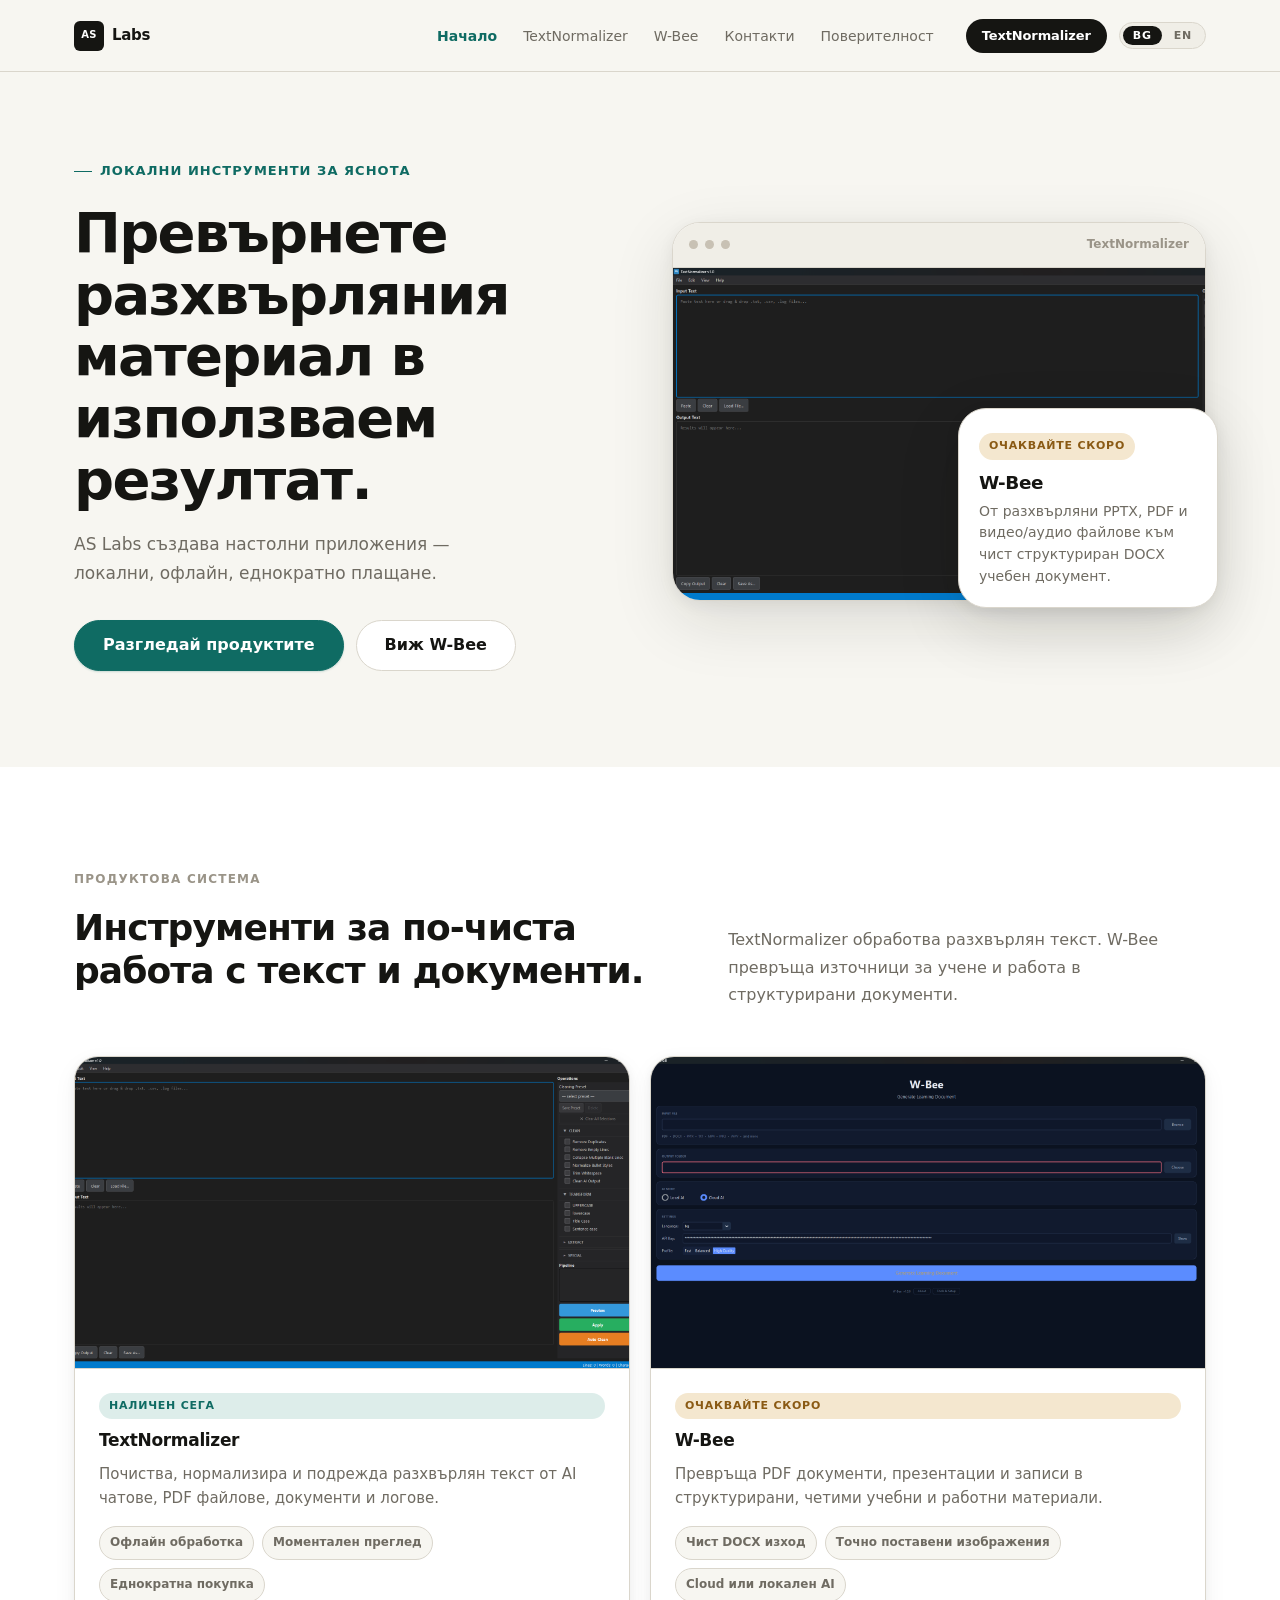
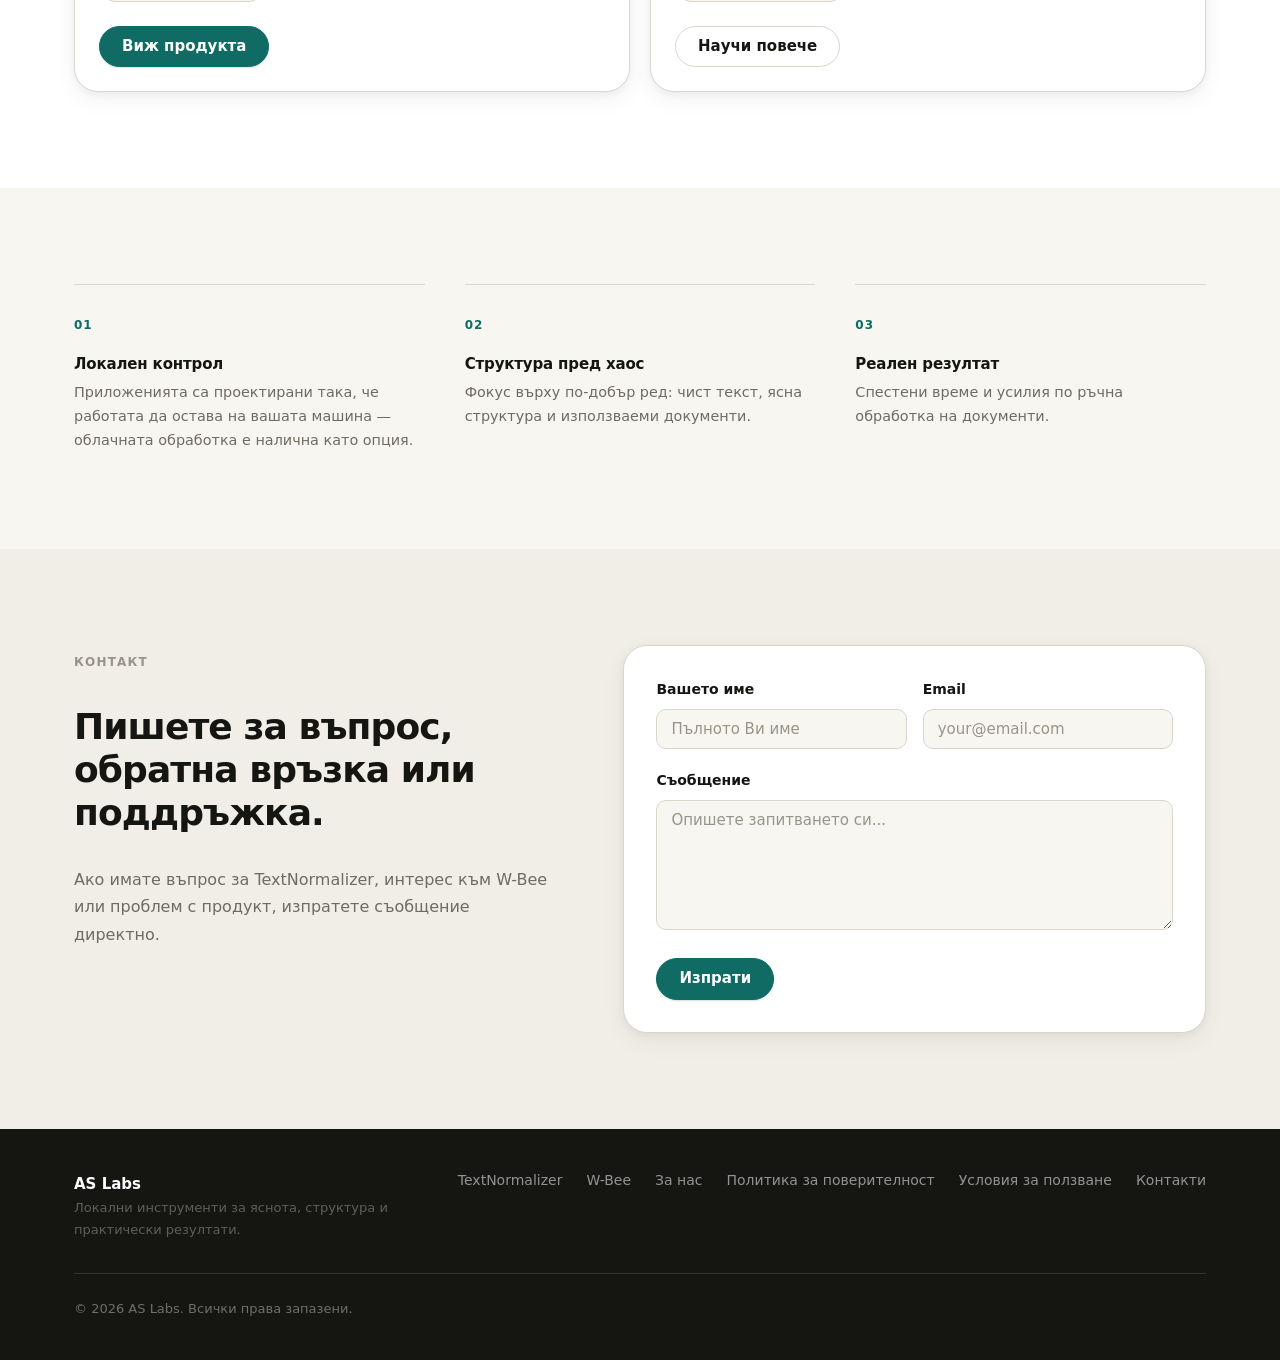
==== index.html @ a96de00d "Script.js syntax errors resolved" ====
<!DOCTYPE html>
<html lang="bg">
<head>
    <meta charset="UTF-8">
    <meta name="viewport" content="width=device-width, initial-scale=1.0">
    <title>AS Labs — Local-first tools for clearer work</title>
    <meta name="description" content="AS Labs builds local-first desktop tools that turn messy source material into clear, structured, usable output.">
    <link rel="preconnect" href="https://api.fontshare.com" crossorigin>
    <link href="https://api.fontshare.com/v2/css?f[]=general-sans@500,600,700&f[]=satoshi@400,500,600,700&display=swap" rel="stylesheet">
    <link rel="stylesheet" href="style.css?v=10">
    <link rel="icon" href="data:image/svg+xml,<svg xmlns='http://www.w3.org/2000/svg' viewBox='0 0 100 100'><rect width='100' height='100' rx='22' fill='%23151512'/><path d='M28 67 43 31h7l15 36h-8l-3-8H39l-3 8h-8Zm14-15h10l-5-13-5 13Z' fill='%23F7F6F1'/></svg>">
</head>
<body data-page="home">
    <header class="site-header">
        <div class="nav-inner">
            <a href="index.html" class="logo" aria-label="AS Labs">
                <span class="logo-mark">AS</span>
                <span class="logo-text">Labs</span>
            </a>
            <nav id="main-nav" aria-label="Главно меню">
                <ul class="nav-links" id="nav-links" role="list">
                    <li><a href="index.html" data-i18n="nav.home" aria-current="page">Начало</a></li>
                    <li><a href="textnormalizer.html" data-i18n="nav.tn">TextNormalizer</a></li>
                    <li><a href="wbee.html" data-i18n="nav.wbee">W-Bee</a></li>
                    <li><a href="#contact" data-i18n="nav.contact">Контакти</a></li>
                    <li><a href="privacy.html" data-i18n="nav.privacy">Поверителност</a></li>
                </ul>
            </nav>
            <div class="nav-actions">
                <a href="textnormalizer.html" class="nav-cta" data-i18n="nav.cta">TextNormalizer</a>
                <div class="lang-switcher" role="group" aria-label="Език / Language">
                    <button class="lang-opt" data-target-lang="bg" aria-pressed="true">BG</button>
                    <button class="lang-opt" data-target-lang="en" aria-pressed="false">EN</button>
                </div>
                <button id="menu-toggle" class="menu-btn" aria-label="Отвори меню" aria-expanded="false">
                    <span></span><span></span><span></span>
                </button>
            </div>
        </div>
    </header>

    <main>
        <section class="hero">
            <div class="container hero-layout">
                <div class="hero-copy">
                    <p class="hero-eyebrow" data-i18n="hero.eyebrow">Локални инструменти за яснота</p>
                    <h1 class="hero-title" data-i18n="hero.title">Превърнете разхвърляния материал в използваем резултат.</h1>
                    <p class="hero-subtitle" data-i18n="hero.subtitle">AS Labs създава настолни приложения — локални, офлайн, еднократно плащане.</p>
                    <div class="hero-actions">
                        <a href="#products" class="btn btn-primary btn-lg" data-i18n="hero.cta1">Разгледай продуктите</a>
                        <a href="wbee.html" class="btn btn-secondary btn-lg" data-i18n="hero.cta2">Виж W-Bee</a>
                    </div>
                </div>
                <div class="hero-visual" aria-label="AS Labs product previews">
                    <article class="preview-card preview-card-main">
                        <div class="preview-bar">
                            <span class="preview-dot"></span><span class="preview-dot"></span><span class="preview-dot"></span>
                            <span>TextNormalizer</span>
                        </div>
                        <img src="screenshots/textnormalizer.png" alt="TextNormalizer interface preview" loading="eager">
                    </article>
                    <article class="preview-card preview-card-float">
                        <span class="badge badge-soon" data-i18n="wb.badge">Очаквайте скоро</span>
                        <h2>W-Bee</h2>
                        <p data-i18n="hero.wbee.preview">От разхвърляни PPTX, PDF и видео/аудио файлове към чист структуриран DOCX учебен документ.</p>
                    </article>
                </div>
            </div>
        </section>

        <section id="products" class="section section--white">
            <div class="container">
                <div class="section-head split-head">
                    <div>
                        <span class="section-label" data-i18n="products.label">Продуктова система</span>
                        <h2 class="section-title" data-i18n="products.title">Инструменти за по-чиста работа с материал.</h2>
                    </div>
                    <p class="section-body" data-i18n="products.subtitle">TextNormalizer обработва разхвърлян текст. W-Bee превръща източници за учене и работа в структурирани документи.</p>
                </div>

                <div class="products-grid">
                    <article class="product-card product-card-featured">
                        <div class="product-card-media">
                            <img src="screenshots/textnormalizer.png" alt="TextNormalizer app screenshot" loading="lazy">
                        </div>
                        <div class="product-card-body">
                            <span class="badge badge-available" data-i18n="tn.badge">Наличен сега</span>
                            <h3 class="product-card-name">TextNormalizer</h3>
                            <p class="product-card-desc" data-i18n="tn.tagline">Почиства, нормализира и подрежда разхвърлян текст от AI чатове, PDF файлове, документи и логове.</p>
                            <ul class="mini-list" role="list">
                                <li data-i18n="home.tn.point1">Офлайн обработка</li>
                                <li data-i18n="home.tn.point2">Моментален преглед</li>
                                <li data-i18n="home.tn.point3">Еднократна покупка</li>
                            </ul>
                            <a href="textnormalizer.html" class="btn btn-primary" data-i18n="tn.cta">Виж продукта</a>
                        </div>
                    </article>

                    <article class="product-card">
                        <div class="product-card-media">
                            <img src="screenshots/W-Bee.png" alt="W-Bee app preview" loading="lazy">
                        </div>
                        <div class="product-card-body">
                            <span class="badge badge-soon" data-i18n="wb.badge">Очаквайте скоро</span>
                            <h3 class="product-card-name">W-Bee</h3>
                            <p class="product-card-desc" data-i18n="wb.tagline">Превръща PDF документи, презентации и записи в структурирани, четими учебни и работни материали.</p>
                            <ul class="mini-list" role="list">
                                <li data-i18n="home.wb.point1">Чист DOCX изход</li>
                                <li data-i18n="home.wb.point2">Точно поставени изображения</li>
                                <li data-i18n="home.wb.point3">Cloud или локален AI</li>
                            </ul>
                            <a href="wbee.html" class="btn btn-secondary" data-i18n="wb.cta.home">Научи повече</a>
                        </div>
                    </article>
                </div>
            </div>
        </section>

        <section class="section">
            <div class="container">
                <div class="principles-grid">
                    <article class="principle-card">
                        <span class="principle-index">01</span>
                        <h3 class="principle-title" data-i18n="principle.one.title">Локален контрол</h3>
                        <p class="principle-body" data-i18n="principle.one.body">Приложенията са проектирани така, че работата да остава на вашата машина — облачната обработка е налична като опция.</p>
                    </article>
                    <article class="principle-card">
                        <span class="principle-index">02</span>
                        <h3 class="principle-title" data-i18n="principle.two.title">Структура пред хаос</h3>
                        <p class="principle-body" data-i18n="principle.two.body">Фокус върху по-добър ред: чист текст, ясна структура и използваеми документи.</p>
                    </article>
                    <article class="principle-card">
                        <span class="principle-index">03</span>
                        <h3 class="principle-title" data-i18n="principle.three.title">Реален резултат</h3>
                        <p class="principle-body" data-i18n="principle.three.body">Спестени време и усилия по ръчна обработка на документи.</p>
                    </article>
                </div>
            </div>
        </section>

        <section id="contact" class="section section--soft">
            <div class="container contact-layout">
                <div class="contact-copy">
                    <span class="section-label" data-i18n="contact.label">Контакт</span>
                    <h2 class="section-title" data-i18n="contact.title">Пишете за въпрос, обратна връзка или поддръжка.</h2>
                    <p class="section-body" data-i18n="contact.subtitle">Ако имате въпрос за TextNormalizer, интерес към W-Bee или проблем с продукт, изпратете съобщение директно.</p>
                </div>
                <form id="contact-form" class="contact-form-card" novalidate>
                    <div class="form-row">
                        <div class="form-group">
                            <label for="name" data-i18n="contact.name">Вашето име</label>
                            <input type="text" id="name" name="name" autocomplete="name" required data-i18n-placeholder="contact.name.ph">
                        </div>
                        <div class="form-group">
                            <label for="email" data-i18n="contact.email">Email</label>
                            <input type="email" id="email" name="email" autocomplete="email" required data-i18n-placeholder="contact.email.ph">
                        </div>
                    </div>
                    <div class="form-group">
                        <label for="message" data-i18n="contact.message">Съобщение</label>
                        <textarea id="message" name="message" rows="5" required data-i18n-placeholder="contact.message.ph"></textarea>
                    </div>
                    <button type="submit" class="btn btn-primary" data-i18n="contact.send">Изпрати</button>
                    <p class="form-success" id="form-success" hidden data-i18n="contact.success">Съобщението е изпратено. Ще се свържем с вас скоро.</p>
                </form>
            </div>
        </section>
    </main>

    <footer class="site-footer">
        <div class="container footer-grid">
            <div>
                <a href="index.html" class="footer-logo">AS Labs</a>
                <p class="footer-copy" data-i18n="footer.tagline">Локални инструменти за яснота, структура и практически резултати.</p>
            </div>
            <nav class="footer-nav" aria-label="Footer навигация">
                <a href="textnormalizer.html">TextNormalizer</a>
                <a href="wbee.html">W-Bee</a>
                <a href="about.html" data-i18n="footer.about">За нас</a>
                <a href="privacy.html" data-i18n="footer.privacy">Политика за поверителност</a>
                <a href="terms.html" data-i18n="footer.terms">Условия за ползване</a>
                <a href="#contact" data-i18n="footer.contact">Контакти</a>
            </nav>
            <p class="footer-legal" data-i18n="footer.copy">© 2026 AS Labs. Всички права запазени.</p>
        </div>
    </footer>

    <script src="script.js?v=10"></script>
</body>
</html>
---- style.css ----
/* ============================================
   AS Labs — style.css
   "Quiet Product Lab" design system
   ============================================ */

/* --- Design tokens --- */
:root {
  --color-bg:           #F7F6F1;
  --color-surface:      #FFFFFF;
  --color-surface-soft: #F0EEE7;
  --color-surface-muted:#E8E4DA;

  --color-text:         #151512;
  --color-text-muted:   #6F6B62;
  --color-text-soft:    #9A9488;

  --color-border:       #DAD6CC;
  --color-border-strong:#C8C1B4;

  --color-primary:      #0F6B63;
  --color-primary-hover:#0A514B;
  --color-primary-soft: #DDEDEA;

  --color-available:    #0F6B63;
  --color-available-soft:#DDEDEA;

  --color-soon:         #8A5A14;
  --color-soon-soft:    #F4E7CF;

  --color-focus:        #0F6B63;

  --font-display: "General Sans", "Inter", system-ui, sans-serif;
  --font-body:    "Satoshi", "Inter", system-ui, sans-serif;

  --space-1:  4px;
  --space-2:  8px;
  --space-3:  12px;
  --space-4:  16px;
  --space-5:  20px;
  --space-6:  24px;
  --space-8:  32px;
  --space-10: 40px;
  --space-12: 48px;
  --space-16: 64px;
  --space-20: 80px;
  --space-24: 96px;

  --radius-sm:   6px;
  --radius-md:   10px;
  --radius-lg:   16px;
  --radius-xl:   24px;
  --radius-frame:28px;
  --radius-pill: 999px;

  --shadow-sm:   0 1px 2px rgba(21,21,18,0.05);
  --shadow-card: 0 2px 8px rgba(21,21,18,0.05), 0 8px 24px rgba(21,21,18,0.05);
  --shadow-frame:0 20px 64px rgba(21,21,18,0.12), 0 4px 16px rgba(21,21,18,0.06);
  --shadow-btn:  0 1px 2px rgba(15,107,99,0.2);
}

/* --- Reset --- */
*, *::before, *::after { box-sizing: border-box; margin: 0; padding: 0; }
html { scroll-behavior: smooth; font-size: 16px; }

body {
  font-family: var(--font-body);
  font-size: 1.0625rem;
  line-height: 1.65;
  color: var(--color-text);
  background: var(--color-bg);
  -webkit-font-smoothing: antialiased;
  -moz-osx-font-smoothing: grayscale;
}

img   { max-width: 100%; height: auto; display: block; }
[hidden] { display: none !important; }
a     { color: inherit; text-decoration: none; }
ul    { list-style: none; }
button{ cursor: pointer; font-family: inherit; }
section { scroll-margin-top: 80px; }

/* --- Layout --- */
.container {
  max-width: 1180px;
  margin: 0 auto;
  padding: 0 var(--space-6);
}

.container-narrow {
  max-width: 720px;
  margin: 0 auto;
  padding: 0 var(--space-6);
}

.container-legal {
  max-width: 760px;
  margin: 0 auto;
  padding: 0 var(--space-6);
}

.section         { padding: var(--space-24) 0; }
.section-sm      { padding: var(--space-16) 0; }
.section--soft   { background: var(--color-surface-soft); }
.section--white  { background: var(--color-surface); }
.section--border { border-top: 1px solid var(--color-border); }

/* --- Typography --- */
h1, h2, h3, h4 {
  font-family: var(--font-display);
  font-weight: 600;
  line-height: 1.15;
  letter-spacing: -0.02em;
  color: var(--color-text);
}

p { color: var(--color-text-muted); line-height: 1.7; }

.section-label {
  display: inline-flex;
  align-items: center;
  gap: var(--space-2);
  font-family: var(--font-body);
  font-size: 0.75rem;
  font-weight: 600;
  letter-spacing: 0.1em;
  text-transform: uppercase;
  color: var(--color-text-soft);
  margin-bottom: var(--space-4);
}

.section-title {
  font-family: var(--font-display);
  font-size: clamp(1.5rem, 3vw, 2.25rem);
  font-weight: 600;
  line-height: 1.2;
  letter-spacing: -0.025em;
  color: var(--color-text);
  margin-bottom: var(--space-4);
}

.section-body {
  font-size: 1rem;
  color: var(--color-text-muted);
  line-height: 1.7;
  max-width: 520px;
}

.section-head         { margin-bottom: var(--space-12); }
.section-head-centered{ text-align: center; margin-bottom: var(--space-12); }
.section-head-centered .section-body { margin: 0 auto; }

/* --- Header --- */
.site-header {
  position: sticky;
  top: 0;
  z-index: 100;
  height: 72px;
  background: rgba(247, 246, 241, 0.94);
  backdrop-filter: blur(16px);
  -webkit-backdrop-filter: blur(16px);
  border-bottom: 1px solid var(--color-border);
}

.nav-inner {
  max-width: 1180px;
  margin: 0 auto;
  padding: 0 var(--space-6);
  height: 100%;
  display: flex;
  align-items: center;
}

/* Logo */
.logo {
  display: flex;
  align-items: center;
  gap: var(--space-2);
  text-decoration: none;
  flex-shrink: 0;
  margin-right: var(--space-8);
}

.logo-mark {
  display: flex;
  align-items: center;
  justify-content: center;
  width: 30px;
  height: 30px;
  background: var(--color-text);
  color: white;
  border-radius: var(--radius-sm);
  font-family: var(--font-display);
  font-size: 10px;
  font-weight: 700;
  letter-spacing: 0.04em;
}

.logo-text {
  font-family: var(--font-display);
  font-size: 15px;
  font-weight: 600;
  color: var(--color-text);
  letter-spacing: -0.02em;
}

/* Nav */
#main-nav {
  flex: 1;
  min-width: 0;
  display: flex;
  align-items: center;
  justify-content: flex-end;
}

.nav-links {
  display: flex;
  align-items: center;
  gap: 2px;
  list-style: none;
}

.nav-links a {
  font-family: var(--font-body);
  font-size: 0.875rem;
  font-weight: 500;
  color: var(--color-text-muted);
  padding: var(--space-2) var(--space-3);
  border-radius: var(--radius-md);
  transition: color 0.15s, background 0.15s;
  white-space: nowrap;
  text-decoration: none;
}

.nav-links a:hover,
.nav-links a:focus-visible {
  color: var(--color-text);
  background: var(--color-surface-soft);
}

.nav-links a[aria-current="page"] {
  color: var(--color-primary);
  font-weight: 600;
}

.nav-actions {
  display: flex;
  align-items: center;
  gap: var(--space-3);
  margin-left: var(--space-5);
  flex-shrink: 0;
}

/* Language switcher */
.lang-switcher {
  display: flex;
  align-items: center;
  background: var(--color-surface-soft);
  border: 1px solid var(--color-border);
  border-radius: var(--radius-pill);
  padding: 3px;
  gap: 2px;
}

.lang-opt {
  font-family: var(--font-body);
  font-size: 0.6875rem;
  font-weight: 700;
  letter-spacing: 0.07em;
  text-transform: uppercase;
  color: var(--color-text-muted);
  background: transparent;
  border: none;
  padding: 4px 10px;
  border-radius: var(--radius-pill);
  cursor: pointer;
  transition: color 0.15s, background 0.15s;
  line-height: 1;
}

.lang-opt[aria-pressed="true"] {
  background: var(--color-text);
  color: white;
}

.lang-opt[aria-pressed="false"]:hover { color: var(--color-text); }

/* Mobile menu button */
.menu-btn {
  display: none;
  flex-direction: column;
  justify-content: center;
  gap: 5px;
  width: 36px;
  height: 36px;
  background: none;
  border: none;
  cursor: pointer;
  padding: var(--space-2);
  border-radius: var(--radius-md);
}

.menu-btn span {
  display: block;
  height: 1.5px;
  width: 100%;
  background: var(--color-text);
  border-radius: 1px;
  transition: transform 0.2s, opacity 0.2s;
}

/* --- Buttons --- */
.btn {
  display: inline-flex;
  align-items: center;
  justify-content: center;
  gap: var(--space-2);
  font-family: var(--font-body);
  font-size: 0.9375rem;
  font-weight: 600;
  text-decoration: none;
  border: 1.5px solid transparent;
  border-radius: var(--radius-pill);
  cursor: pointer;
  transition: background 0.15s, color 0.15s, border-color 0.15s,
              box-shadow 0.15s, transform 0.1s;
  white-space: nowrap;
  padding: 10px 22px;
  line-height: 1.3;
}

.btn:hover  { transform: translateY(-1px); }
.btn:active { transform: none; }

.btn-primary {
  background: var(--color-primary);
  color: white;
  border-color: var(--color-primary);
  box-shadow: var(--shadow-btn);
}
.btn-primary:hover {
  background: var(--color-primary-hover);
  border-color: var(--color-primary-hover);
  box-shadow: 0 4px 14px rgba(15,107,99,0.3);
}

.btn-secondary {
  background: var(--color-surface);
  color: var(--color-text);
  border-color: var(--color-border);
}
.btn-secondary:hover {
  background: var(--color-surface-soft);
  border-color: var(--color-border-strong);
}

.btn-ghost {
  background: transparent;
  color: var(--color-primary);
  border-color: transparent;
}
.btn-ghost:hover { background: var(--color-primary-soft); }

.btn-lg { padding: 14px 28px; font-size: 1rem; }

/* --- Badges --- */
.badge {
  display: inline-flex;
  align-items: center;
  font-family: var(--font-body);
  font-size: 0.6875rem;
  font-weight: 700;
  letter-spacing: 0.07em;
  text-transform: uppercase;
  padding: 4px 10px;
  border-radius: var(--radius-pill);
}

.badge-available { background: var(--color-available-soft); color: var(--color-available); }
.badge-soon      { background: var(--color-soon-soft); color: var(--color-soon); }

/* --- Product frame (screenshot treatment) --- */
.product-frame {
  background: var(--color-surface);
  border: 1px solid var(--color-border);
  border-radius: var(--radius-frame);
  box-shadow: var(--shadow-frame);
  overflow: hidden;
}

.product-frame-chrome {
  display: flex;
  align-items: center;
  gap: 6px;
  padding: 12px 16px;
  background: var(--color-surface-soft);
  border-bottom: 1px solid var(--color-border);
}

.product-frame-dot {
  width: 10px;
  height: 10px;
  border-radius: 50%;
  background: var(--color-border-strong);
  flex-shrink: 0;
}

.product-frame-label {
  font-family: var(--font-body);
  font-size: 11px;
  font-weight: 600;
  color: var(--color-text-soft);
  margin-left: auto;
  letter-spacing: 0.02em;
}

.product-frame img {
  width: 100%;
  height: auto;
  display: block;
}

/* Placeholder shown if screenshot missing */
.screenshot-ph {
  display: flex;
  align-items: center;
  justify-content: center;
  aspect-ratio: 1920 / 1032;
  background: var(--color-surface-soft);
  color: var(--color-text-soft);
  font-size: 0.875rem;
}

.image-fallback {
  display: flex;
  min-height: 220px;
  aspect-ratio: 16 / 10;
  align-items: center;
  justify-content: center;
  padding: var(--space-8);
  background:
    linear-gradient(135deg, rgba(15,107,99,0.08), rgba(21,21,18,0.02)),
    var(--color-surface-soft);
  color: var(--color-text-muted);
  font-size: 0.875rem;
  font-weight: 700;
  text-align: center;
}

/* --- Hero (homepage) --- */
.hero {
  padding: var(--space-20) 0 var(--space-24);
  background: var(--color-bg);
}

.hero-layout {
  display: grid;
  grid-template-columns: 1fr 1fr;
  gap: var(--space-16);
  align-items: center;
}

.hero-eyebrow {
  display: inline-flex;
  align-items: center;
  gap: var(--space-2);
  font-family: var(--font-body);
  font-size: 0.8125rem;
  font-weight: 600;
  letter-spacing: 0.08em;
  text-transform: uppercase;
  color: var(--color-primary);
  margin-bottom: var(--space-5);
}

.hero-eyebrow::before {
  content: '';
  display: block;
  width: 18px;
  height: 1.5px;
  background: var(--color-primary);
  flex-shrink: 0;
}

.hero-title {
  font-family: var(--font-display);
  font-size: clamp(2.25rem, 5vw, 3.5rem);
  font-weight: 700;
  line-height: 1.1;
  letter-spacing: -0.03em;
  color: var(--color-text);
  margin-bottom: var(--space-5);
}

.hero-subtitle {
  font-size: 1.0625rem;
  color: var(--color-text-muted);
  line-height: 1.7;
  max-width: 460px;
  margin-bottom: var(--space-8);
}

.hero-actions {
  display: flex;
  gap: var(--space-3);
  flex-wrap: wrap;
}

/* --- Page hero (product pages) --- */
.page-hero {
  background: var(--color-bg);
  padding: var(--space-20) 0 var(--space-16);
  border-bottom: 1px solid var(--color-border);
}

.page-hero-badge { margin-bottom: var(--space-5); }

.page-hero h1 {
  font-family: var(--font-display);
  font-size: clamp(2rem, 5vw, 3rem);
  font-weight: 700;
  line-height: 1.1;
  letter-spacing: -0.03em;
  color: var(--color-text);
  margin-bottom: var(--space-5);
  max-width: 680px;
}

.page-hero-sub {
  font-size: 1.0625rem;
  color: var(--color-text-muted);
  line-height: 1.7;
  max-width: 560px;
  margin-bottom: var(--space-8);
}

.page-hero-actions {
  display: flex;
  gap: var(--space-3);
  flex-wrap: wrap;
  align-items: center;
}

.page-hero-price {
  font-family: var(--font-body);
  font-size: 0.875rem;
  color: var(--color-text-muted);
  font-weight: 500;
}

/* --- Product cards (homepage) --- */
.products-grid {
  display: grid;
  grid-template-columns: 1fr 1fr;
  gap: var(--space-5);
}

.product-card {
  background: var(--color-surface);
  border: 1px solid var(--color-border);
  border-radius: var(--radius-xl);
  box-shadow: var(--shadow-card);
  overflow: hidden;
  text-decoration: none;
  color: inherit;
  display: flex;
  flex-direction: column;
  transition: box-shadow 0.2s, transform 0.2s;
}

.product-card:hover {
  box-shadow: 0 8px 32px rgba(21,21,18,0.09);
  transform: translateY(-2px);
}

.product-card-media {
  background: var(--color-surface-soft);
  aspect-ratio: 16 / 9;
  overflow: hidden;
  border-bottom: 1px solid var(--color-border);
  position: relative;
}

.product-card-media img {
  width: 100%;
  height: 100%;
  object-fit: cover;
  display: block;
  transition: transform 0.4s;
}

.product-card:hover .product-card-media img { transform: scale(1.02); }

.product-card-body {
  padding: var(--space-6);
  flex: 1;
  display: flex;
  flex-direction: column;
  gap: var(--space-3);
}

.product-card-name {
  font-family: var(--font-display);
  font-size: 1.0625rem;
  font-weight: 600;
  letter-spacing: -0.02em;
  color: var(--color-text);
}

.product-card-desc {
  font-size: 0.9375rem;
  color: var(--color-text-muted);
  line-height: 1.6;
  flex: 1;
}

/* --- Principles (3-up) --- */
.principles-grid {
  display: grid;
  grid-template-columns: repeat(3, 1fr);
  gap: var(--space-10);
}

.principle-mark {
  width: 28px;
  height: 28px;
  background: var(--color-primary-soft);
  border-radius: var(--radius-sm);
  display: flex;
  align-items: center;
  justify-content: center;
  margin-bottom: var(--space-4);
}

.principle-mark-dot {
  width: 10px;
  height: 10px;
  background: var(--color-primary);
  border-radius: 3px;
}

.principle-title {
  font-family: var(--font-display);
  font-size: 0.9375rem;
  font-weight: 600;
  color: var(--color-text);
  margin-bottom: var(--space-2);
  letter-spacing: -0.01em;
}

.principle-body {
  font-size: 0.9rem;
  color: var(--color-text-muted);
  line-height: 1.65;
}

/* --- Split layout (featured sections) --- */
.split-layout {
  display: grid;
  grid-template-columns: 1fr 1fr;
  gap: var(--space-16);
  align-items: center;
}

.split-layout--flip .split-visual { order: -1; }

.split-content {
  display: flex;
  flex-direction: column;
  gap: var(--space-5);
}

/* Feature bullet list */
.feature-list {
  list-style: none;
  display: flex;
  flex-direction: column;
  gap: var(--space-3);
}

.feature-list li {
  display: flex;
  align-items: flex-start;
  gap: var(--space-3);
  font-size: 0.9375rem;
  color: var(--color-text-muted);
  line-height: 1.55;
}

.feature-list-dot {
  width: 6px;
  height: 6px;
  border-radius: 50%;
  background: var(--color-primary);
  margin-top: 8px;
  flex-shrink: 0;
}

/* --- Trust band --- */
.trust-band {
  background: var(--color-surface-soft);
  border-top: 1px solid var(--color-border);
  border-bottom: 1px solid var(--color-border);
  padding: var(--space-12) 0;
}

.trust-grid {
  display: grid;
  grid-template-columns: repeat(3, 1fr);
  gap: var(--space-10);
}

.trust-item-title {
  font-family: var(--font-display);
  font-size: 0.9375rem;
  font-weight: 600;
  color: var(--color-text);
  margin-bottom: var(--space-2);
  letter-spacing: -0.01em;
}

.trust-item-body {
  font-size: 0.875rem;
  color: var(--color-text-muted);
  line-height: 1.6;
}

/* --- Feature cards (product page) --- */
.features-grid {
  display: grid;
  grid-template-columns: repeat(2, 1fr);
  gap: var(--space-4);
  margin-bottom: var(--space-12);
}

.feature-card {
  background: var(--color-surface);
  border: 1px solid var(--color-border);
  border-radius: var(--radius-lg);
  padding: var(--space-6);
}

.feature-card-icon {
  width: 32px;
  height: 32px;
  background: var(--color-primary-soft);
  border-radius: var(--radius-sm);
  display: flex;
  align-items: center;
  justify-content: center;
  margin-bottom: var(--space-4);
}

.feature-card-icon svg {
  width: 16px;
  height: 16px;
  stroke: var(--color-primary);
  fill: none;
  stroke-width: 1.5;
  stroke-linecap: round;
  stroke-linejoin: round;
}

.feature-card-title {
  font-family: var(--font-display);
  font-size: 0.9375rem;
  font-weight: 600;
  color: var(--color-text);
  margin-bottom: var(--space-2);
  letter-spacing: -0.01em;
}

.feature-card-body {
  font-size: 0.875rem;
  color: var(--color-text-muted);
  line-height: 1.6;
}

/* --- Use cases grid --- */
.use-cases-grid {
  display: grid;
  grid-template-columns: repeat(2, 1fr);
  gap: var(--space-4);
}

.use-case-card {
  background: var(--color-surface);
  border: 1px solid var(--color-border);
  border-radius: var(--radius-lg);
  padding: var(--space-6);
}

.use-case-title {
  font-family: var(--font-display);
  font-size: 0.9375rem;
  font-weight: 600;
  color: var(--color-text);
  margin-bottom: var(--space-2);
  letter-spacing: -0.01em;
}

.use-case-body {
  font-size: 0.875rem;
  color: var(--color-text-muted);
  line-height: 1.6;
}

/* --- Pricing card --- */
.pricing-card {
  background: var(--color-surface);
  border: 1px solid var(--color-border);
  border-top: 2px solid var(--color-primary);
  border-radius: var(--radius-xl);
  box-shadow: var(--shadow-card);
  overflow: hidden;
}

.pricing-card-header {
  padding: var(--space-8);
  border-bottom: 1px solid var(--color-border);
  display: flex;
  align-items: flex-end;
  gap: var(--space-3);
}

.pricing-price {
  font-family: var(--font-display);
  font-size: 2.5rem;
  font-weight: 700;
  letter-spacing: -0.04em;
  color: var(--color-text);
  line-height: 1;
}

.pricing-period {
  font-size: 0.875rem;
  color: var(--color-text-muted);
  padding-bottom: 4px;
}

.pricing-card-body {
  padding: var(--space-6) var(--space-8) var(--space-8);
  display: flex;
  align-items: center;
  justify-content: space-between;
  gap: var(--space-8);
}

.pricing-perks {
  list-style: none;
  display: flex;
  flex-direction: column;
  gap: var(--space-3);
}

.pricing-perks li {
  display: flex;
  align-items: center;
  gap: var(--space-3);
  font-size: 0.9375rem;
  color: var(--color-text);
}

.perk-check {
  width: 18px;
  height: 18px;
  background: var(--color-primary-soft);
  border-radius: 50%;
  display: flex;
  align-items: center;
  justify-content: center;
  flex-shrink: 0;
  font-size: 9px;
  font-weight: 800;
  color: var(--color-primary);
}

.pricing-cta {
  display: flex;
  flex-direction: column;
  align-items: center;
  gap: var(--space-3);
  text-align: center;
  flex-shrink: 0;
}

.pricing-note {
  font-size: 0.8125rem;
  color: var(--color-text-soft);
}

/* --- Built-for (W-Bee) --- */
.built-for-grid {
  display: grid;
  grid-template-columns: repeat(3, 1fr);
  gap: var(--space-5);
}

.built-for-card {
  background: var(--color-surface);
  border: 1px solid var(--color-border);
  border-radius: var(--radius-lg);
  padding: var(--space-6);
}

.built-for-title {
  font-family: var(--font-display);
  font-size: 0.9375rem;
  font-weight: 600;
  color: var(--color-text);
  margin-bottom: var(--space-2);
  letter-spacing: -0.01em;
}

.built-for-body {
  font-size: 0.875rem;
  color: var(--color-text-muted);
  line-height: 1.6;
}

/* Status panel */
.status-list {
  display: flex;
  flex-direction: column;
  gap: var(--space-3);
  max-width: 420px;
}

.status-item {
  display: flex;
  align-items: center;
  gap: var(--space-3);
  padding: var(--space-4) var(--space-5);
  background: var(--color-surface);
  border: 1px solid var(--color-border);
  border-radius: var(--radius-md);
  font-size: 0.9rem;
  color: var(--color-text-muted);
}

.status-dot {
  width: 8px;
  height: 8px;
  border-radius: 50%;
  background: var(--color-primary);
  flex-shrink: 0;
  box-shadow: 0 0 0 3px var(--color-primary-soft);
}

/* --- Contact section --- */
.contact-layout {
  display: grid;
  grid-template-columns: 1fr 1.2fr;
  gap: var(--space-16);
  align-items: start;
}

.contact-copy {
  display: flex;
  flex-direction: column;
  gap: var(--space-4);
  padding-top: var(--space-2);
}

.contact-form-card {
  background: var(--color-surface);
  border: 1px solid var(--color-border);
  border-radius: var(--radius-xl);
  padding: var(--space-8);
  box-shadow: var(--shadow-card);
}

.form-group { margin-bottom: var(--space-5); }

.form-group label {
  display: block;
  font-size: 0.875rem;
  font-weight: 600;
  color: var(--color-text);
  margin-bottom: var(--space-2);
  font-family: var(--font-body);
}

.form-group input,
.form-group textarea {
  width: 100%;
  font-family: var(--font-body);
  font-size: 0.9375rem;
  color: var(--color-text);
  background: var(--color-bg);
  border: 1px solid var(--color-border);
  border-radius: var(--radius-md);
  padding: 10px 14px;
  transition: border-color 0.15s, box-shadow 0.15s;
  outline: none;
  -webkit-appearance: none;
  appearance: none;
}

.form-group input::placeholder,
.form-group textarea::placeholder { color: var(--color-text-soft); }

.form-group input:focus,
.form-group textarea:focus {
  border-color: var(--color-focus);
  box-shadow: 0 0 0 3px rgba(15,107,99,0.12);
}

.form-group textarea { resize: vertical; min-height: 130px; }

.form-row {
  display: grid;
  grid-template-columns: 1fr 1fr;
  gap: var(--space-4);
}

.form-success {
  margin-top: var(--space-4);
  padding: var(--space-4) var(--space-5);
  background: var(--color-primary-soft);
  color: var(--color-primary);
  border-radius: var(--radius-md);
  font-size: 0.9rem;
  font-weight: 500;
  border: 1px solid rgba(15,107,99,0.2);
}

/* --- Documents section --- */
.docs-section {
  padding: var(--space-16) 0;
  border-top: 1px solid var(--color-border);
}

.docs-section .section-label { margin-bottom: var(--space-6); }

.docs-grid {
  display: flex;
  flex-direction: column;
  gap: var(--space-3);
  max-width: 520px;
  margin-bottom: var(--space-5);
}

.doc-link {
  display: flex;
  align-items: center;
  justify-content: space-between;
  padding: 12px 16px;
  background: var(--color-surface);
  border: 1px solid var(--color-border);
  border-radius: var(--radius-md);
  text-decoration: none;
  font-size: 0.9rem;
  font-weight: 500;
  color: var(--color-text);
  transition: background 0.15s, border-color 0.15s;
}

.doc-link:hover {
  background: var(--color-surface-soft);
  border-color: var(--color-border-strong);
}

.doc-link::after {
  content: '↗';
  font-size: 0.8rem;
  color: var(--color-text-soft);
  flex-shrink: 0;
  margin-left: var(--space-4);
  transition: color 0.15s;
}

.doc-link:hover::after { color: var(--color-primary); }

.docs-support {
  font-size: 0.9rem;
  color: var(--color-text-muted);
}

.docs-support a {
  color: var(--color-primary);
  font-weight: 600;
}

.docs-support a:hover { text-decoration: underline; }

/* --- Privacy page --- */
.privacy-intro {
  padding: var(--space-16) 0 var(--space-8);
  border-bottom: 1px solid var(--color-border);
}

.privacy-summary {
  background: var(--color-primary-soft);
  border: 1px solid rgba(15,107,99,0.2);
  border-radius: var(--radius-md);
  padding: var(--space-4) var(--space-6);
  font-size: 0.9375rem;
  color: var(--color-primary);
  font-weight: 500;
  margin-top: var(--space-6);
}

.privacy-content-wrap {
  padding: var(--space-12) 0 var(--space-24);
}

/* data-lang (bilingual blocks) */
[data-lang] { display: none; }
html[lang="bg"] [data-lang="bg"],
html[lang="en"] [data-lang="en"] { display: block; }

/* --- Doc pages (docs/textnormalizer/*.html) --- */
.doc-page-section { padding: var(--space-16) 0 var(--space-24); }
.doc-page-container { max-width: 760px; }

.doc-back {
  display: inline-flex;
  align-items: center;
  gap: var(--space-2);
  font-size: 0.875rem;
  font-weight: 600;
  color: var(--color-primary);
  text-decoration: none;
  margin-bottom: var(--space-10);
  padding: var(--space-2) var(--space-3);
  border-radius: var(--radius-md);
  transition: background 0.15s;
}

.doc-back:hover { background: var(--color-primary-soft); }

.doc-content h1 {
  font-size: clamp(1.75rem, 4vw, 2.5rem);
  font-weight: 700;
  letter-spacing: -0.025em;
  margin-bottom: var(--space-3);
}

.doc-meta {
  font-size: 0.875rem;
  color: var(--color-text-soft);
  padding-bottom: var(--space-6);
  margin-bottom: var(--space-8);
  border-bottom: 1px solid var(--color-border);
}

.doc-content h2 {
  font-size: 1.0625rem;
  font-weight: 600;
  margin-top: var(--space-8);
  margin-bottom: var(--space-3);
  letter-spacing: -0.01em;
}

.doc-content h2:first-of-type { margin-top: 0; }

.doc-content h3 {
  font-size: 0.9375rem;
  font-weight: 600;
  margin-top: var(--space-5);
  margin-bottom: var(--space-2);
}

.doc-content p {
  font-size: 0.9375rem;
  line-height: 1.8;
  margin-bottom: var(--space-4);
}

.doc-content ul, .doc-content ol {
  padding-left: var(--space-6);
  margin-bottom: var(--space-4);
}

.doc-content ul li, .doc-content ol li {
  font-size: 0.9375rem;
  color: var(--color-text-muted);
  line-height: 1.7;
  margin-bottom: var(--space-2);
}

.doc-content ul li { list-style: disc; }
.doc-content ol li { list-style: decimal; }

.doc-content a { color: var(--color-primary); text-decoration: underline; text-underline-offset: 2px; }

/* --- Footer --- */
.site-footer {
  background: var(--color-text);
  padding: var(--space-10) 0;
}

.footer-inner {
  display: flex;
  align-items: center;
  justify-content: space-between;
  gap: var(--space-6);
  flex-wrap: wrap;
}

.footer-logo {
  font-family: var(--font-display);
  font-size: 0.9375rem;
  font-weight: 600;
  color: white;
  text-decoration: none;
}

.footer-nav { display: flex; gap: var(--space-6); }

.footer-nav a {
  font-size: 0.875rem;
  color: rgba(229,231,235,0.6);
  text-decoration: none;
  transition: color 0.15s;
}

.footer-nav a:hover { color: white; }

.footer-copy {
  font-size: 0.8125rem;
  color: rgba(229,231,235,0.35);
}

/* --- Accessibility --- */
:focus-visible {
  outline: 2px solid var(--color-focus);
  outline-offset: 3px;
  border-radius: var(--radius-sm);
}

/* --- Responsive --- */
@media (max-width: 900px) {
  .menu-btn { display: flex; }
  #main-nav  { flex: none; }

  .nav-links {
    display: none;
    position: fixed;
    top: 72px;
    left: 0; right: 0;
    background: var(--color-bg);
    border-top: 1px solid var(--color-border);
    border-bottom: 1px solid var(--color-border);
    flex-direction: column;
    padding: var(--space-4) var(--space-6);
    gap: 2px;
    box-shadow: 0 8px 24px rgba(21,21,18,0.08);
    z-index: 101;
  }

  .nav-links.open { display: flex; }
  .nav-links a { padding: var(--space-3) var(--space-4); font-size: 1rem; }

  .hero-layout    { grid-template-columns: 1fr; gap: var(--space-10); }
  .products-grid  { grid-template-columns: 1fr; }
  .principles-grid{ grid-template-columns: 1fr; gap: var(--space-6); }
  .split-layout   { grid-template-columns: 1fr; gap: var(--space-10); }
  .split-layout--flip .split-visual { order: 0; }
  .features-grid  { grid-template-columns: 1fr; }
  .use-cases-grid { grid-template-columns: 1fr; }
  .built-for-grid { grid-template-columns: 1fr; gap: var(--space-4); }
  .trust-grid     { grid-template-columns: 1fr; gap: var(--space-6); }
  .contact-layout { grid-template-columns: 1fr; gap: var(--space-8); }
  .form-row       { grid-template-columns: 1fr; }
  .pricing-card-body { flex-direction: column; }
  .pricing-cta    { width: 100%; }
  .pricing-cta .btn { width: 100%; }
  .footer-inner   { flex-direction: column; text-align: center; }
  .footer-nav     { justify-content: center; }
  .section        { padding: var(--space-16) 0; }
  .hero           { padding: var(--space-16) 0 var(--space-20); }
  .page-hero      { padding: var(--space-16) 0 var(--space-12); }
}

@media (max-width: 640px) {
  .section        { padding: var(--space-12) 0; }
  .hero           { padding: var(--space-12) 0 var(--space-16); }
  .page-hero      { padding: var(--space-10) 0 var(--space-10); }
  .hero-actions, .page-hero-actions { flex-direction: column; }
  .hero-actions .btn, .page-hero-actions .btn { width: 100%; justify-content: center; }
  .doc-page-section { padding: var(--space-10) 0 var(--space-16); }
  .docs-grid { max-width: 100%; }
}

@media (prefers-reduced-motion: reduce) {
  *, *::before, *::after {
    animation-duration: 0.01ms !important;
    transition-duration: 0.01ms !important;
  }
}

/* ============================================
   Redesign additions — full product composition
   ============================================ */

.nav-cta {
  display: inline-flex;
  align-items: center;
  justify-content: center;
  min-height: 34px;
  padding: 0 var(--space-4);
  border-radius: var(--radius-pill);
  background: var(--color-text);
  color: #fff;
  font-size: 0.8125rem;
  font-weight: 700;
  letter-spacing: -0.01em;
  text-decoration: none;
  white-space: nowrap;
  transition: background 0.15s, transform 0.15s;
}

.nav-cta:hover {
  background: var(--color-primary);
  transform: translateY(-1px);
}

.hero-copy {
  max-width: 610px;
}

.hero-visual {
  position: relative;
  min-height: 430px;
  display: flex;
  align-items: center;
}

.preview-card {
  background: var(--color-surface);
  border: 1px solid var(--color-border);
  border-radius: var(--radius-frame);
  box-shadow: var(--shadow-frame);
  overflow: hidden;
}

.preview-card-main {
  width: 100%;
}

.preview-card-main img {
  width: 100%;
  aspect-ratio: 16 / 10;
  object-fit: cover;
  object-position: left top;
}

.preview-bar {
  display: flex;
  align-items: center;
  gap: 7px;
  padding: 12px 16px;
  background: var(--color-surface-soft);
  border-bottom: 1px solid var(--color-border);
  color: var(--color-text-soft);
  font-size: 0.75rem;
  font-weight: 700;
}

.preview-dot {
  width: 9px;
  height: 9px;
  border-radius: 50%;
  background: var(--color-border-strong);
}

.preview-bar span:last-child {
  margin-left: auto;
}

.preview-card-float {
  position: absolute;
  right: -12px;
  bottom: 18px;
  width: min(260px, 52%);
  padding: var(--space-5);
}

.preview-card-float h2 {
  margin: var(--space-3) 0 var(--space-2);
  font-size: 1.15rem;
}

.preview-card-float p {
  font-size: 0.875rem;
  line-height: 1.55;
}

.split-head {
  display: grid;
  grid-template-columns: minmax(0, 0.9fr) minmax(280px, 0.7fr);
  align-items: end;
  gap: var(--space-10);
}

.mini-list {
  display: flex;
  flex-wrap: wrap;
  gap: var(--space-2);
  margin: var(--space-1) 0 var(--space-3);
}

.mini-list li {
  padding: 6px 10px;
  border: 1px solid var(--color-border);
  border-radius: var(--radius-pill);
  color: var(--color-text-muted);
  background: var(--color-bg);
  font-size: 0.75rem;
  font-weight: 700;
}

.product-card .btn {
  align-self: flex-start;
  margin-top: auto;
}

.principle-card {
  padding-top: var(--space-6);
  border-top: 1px solid var(--color-border);
}

.principle-index {
  display: inline-block;
  margin-bottom: var(--space-5);
  color: var(--color-primary);
  font-size: 0.75rem;
  font-weight: 800;
  letter-spacing: 0.08em;
}

.page-hero-grid {
  display: grid;
  grid-template-columns: minmax(0, 1fr) 330px;
  gap: var(--space-16);
  align-items: center;
}

.hero-facts {
  display: grid;
  gap: var(--space-3);
}

.hero-facts div {
  padding: var(--space-5);
  background: var(--color-surface);
  border: 1px solid var(--color-border);
  border-radius: var(--radius-lg);
  box-shadow: var(--shadow-sm);
}

.hero-facts strong {
  display: block;
  margin-bottom: 2px;
  font-family: var(--font-display);
  font-size: 1.35rem;
  line-height: 1;
  letter-spacing: -0.03em;
}

.hero-facts span {
  color: var(--color-text-muted);
  font-size: 0.825rem;
  font-weight: 600;
}

.screenshot-frame {
  margin-inline: auto;
}

.screenshot-caption {
  max-width: 720px;
  margin: var(--space-6) auto 0;
  text-align: center;
  color: var(--color-text-muted);
  font-size: 0.95rem;
}

.feature-grid-3 {
  grid-template-columns: repeat(3, 1fr);
}

.editorial-grid {
  display: grid;
  grid-template-columns: minmax(0, 0.8fr) minmax(320px, 1fr);
  gap: var(--space-16);
  align-items: start;
}

.editorial-copy {
  display: grid;
  gap: var(--space-5);
}

.editorial-copy p {
  font-size: 1.02rem;
}

.process-list {
  display: grid;
  gap: var(--space-3);
  list-style: none;
  counter-reset: none;
}

.process-list li {
  display: grid;
  grid-template-columns: 48px minmax(0, 1fr);
  gap: var(--space-4);
  align-items: start;
  padding: var(--space-5);
  background: var(--color-surface);
  border: 1px solid var(--color-border);
  border-radius: var(--radius-lg);
}

.process-list span {
  color: var(--color-primary);
  font-size: 0.75rem;
  font-weight: 800;
  letter-spacing: 0.08em;
}

.process-list p {
  margin: 0;
  font-size: 0.95rem;
  line-height: 1.6;
}

.process-note {
  grid-column: 1 / -1;
  margin-top: var(--space-5);
  padding: var(--space-5);
  border: 1px solid var(--color-border);
  border-radius: var(--radius-lg);
  background: var(--color-surface-soft);
  font-size: 0.95rem;
}

.cta-panel {
  max-width: 900px;
  text-align: center;
}

.cta-panel .section-body {
  margin: 0 auto var(--space-8);
  max-width: 700px;
}

.cta-panel .badge {
  margin-bottom: var(--space-4);
}

.status-list-horizontal {
  max-width: none;
  display: grid;
  grid-template-columns: repeat(3, 1fr);
  margin: 0 auto var(--space-8);
}

.privacy-back {
  display: inline-flex;
  margin-bottom: var(--space-8);
  color: var(--color-primary);
  font-size: 0.875rem;
  font-weight: 700;
  text-decoration: none;
}

.privacy-intro h1 {
  font-size: clamp(2rem, 5vw, 3rem);
  margin-bottom: var(--space-3);
}

.privacy-meta {
  font-size: 0.9rem;
  color: var(--color-text-soft);
}

.legal-card {
  background: var(--color-surface);
  border: 1px solid var(--color-border);
  border-radius: var(--radius-xl);
  padding: var(--space-10);
  box-shadow: var(--shadow-card);
}

.privacy-content h2 {
  margin-top: var(--space-10);
  margin-bottom: var(--space-3);
  font-size: 1.2rem;
}

.privacy-content h2:first-child {
  margin-top: 0;
}

.privacy-content h3 {
  margin-top: var(--space-6);
  margin-bottom: var(--space-2);
  font-size: 1rem;
}

.privacy-content p {
  margin-bottom: var(--space-4);
  font-size: 1rem;
}

.privacy-content ul {
  list-style: disc;
  padding-left: var(--space-6);
  margin: 0 0 var(--space-5);
}

.privacy-content li {
  list-style: disc;
  color: var(--color-text-muted);
  margin-bottom: var(--space-2);
}

.privacy-content a {
  color: var(--color-primary);
  text-decoration: underline;
  text-underline-offset: 2px;
}

.footer-grid {
  display: grid;
  grid-template-columns: minmax(220px, 1fr) auto;
  gap: var(--space-8);
  align-items: start;
}

.footer-grid .footer-nav {
  flex-wrap: wrap;
  justify-content: flex-end;
}

.footer-legal {
  grid-column: 1 / -1;
  padding-top: var(--space-6);
  border-top: 1px solid rgba(255,255,255,0.12);
  color: rgba(247,246,241,0.4);
  font-size: 0.8125rem;
}

@media (max-width: 900px) {
  .nav-cta { display: none; }
  .hero-visual { min-height: auto; }
  .preview-card-float { right: var(--space-4); bottom: var(--space-4); }
  .split-head,
  .page-hero-grid,
  .editorial-grid {
    grid-template-columns: 1fr;
    gap: var(--space-8);
  }
  .feature-grid-3,
  .status-list-horizontal {
    grid-template-columns: 1fr;
  }
  .footer-grid {
    grid-template-columns: 1fr;
    text-align: center;
  }
  .footer-grid .footer-nav {
    justify-content: center;
  }
  .footer-legal {
    text-align: center;
  }
}

@media (max-width: 640px) {
  .container,
  .container-narrow,
  .container-legal,
  .nav-inner {
    padding-inline: var(--space-4);
  }
  .logo {
    margin-right: auto;
  }
  .lang-switcher {
    transform: scale(0.92);
    transform-origin: right center;
  }
  .preview-card-float {
    position: static;
    width: 100%;
    margin-top: var(--space-4);
  }
  .hero-visual {
    display: block;
  }
  .product-card-body,
  .contact-form-card,
  .legal-card,
  .pricing-card-header,
  .pricing-card-body {
    padding: var(--space-5);
  }
  .hero-facts {
    grid-template-columns: 1fr;
  }
  .process-list li {
    grid-template-columns: 1fr;
  }
  .footer-nav {
    flex-direction: column;
    gap: var(--space-3);
  }
}
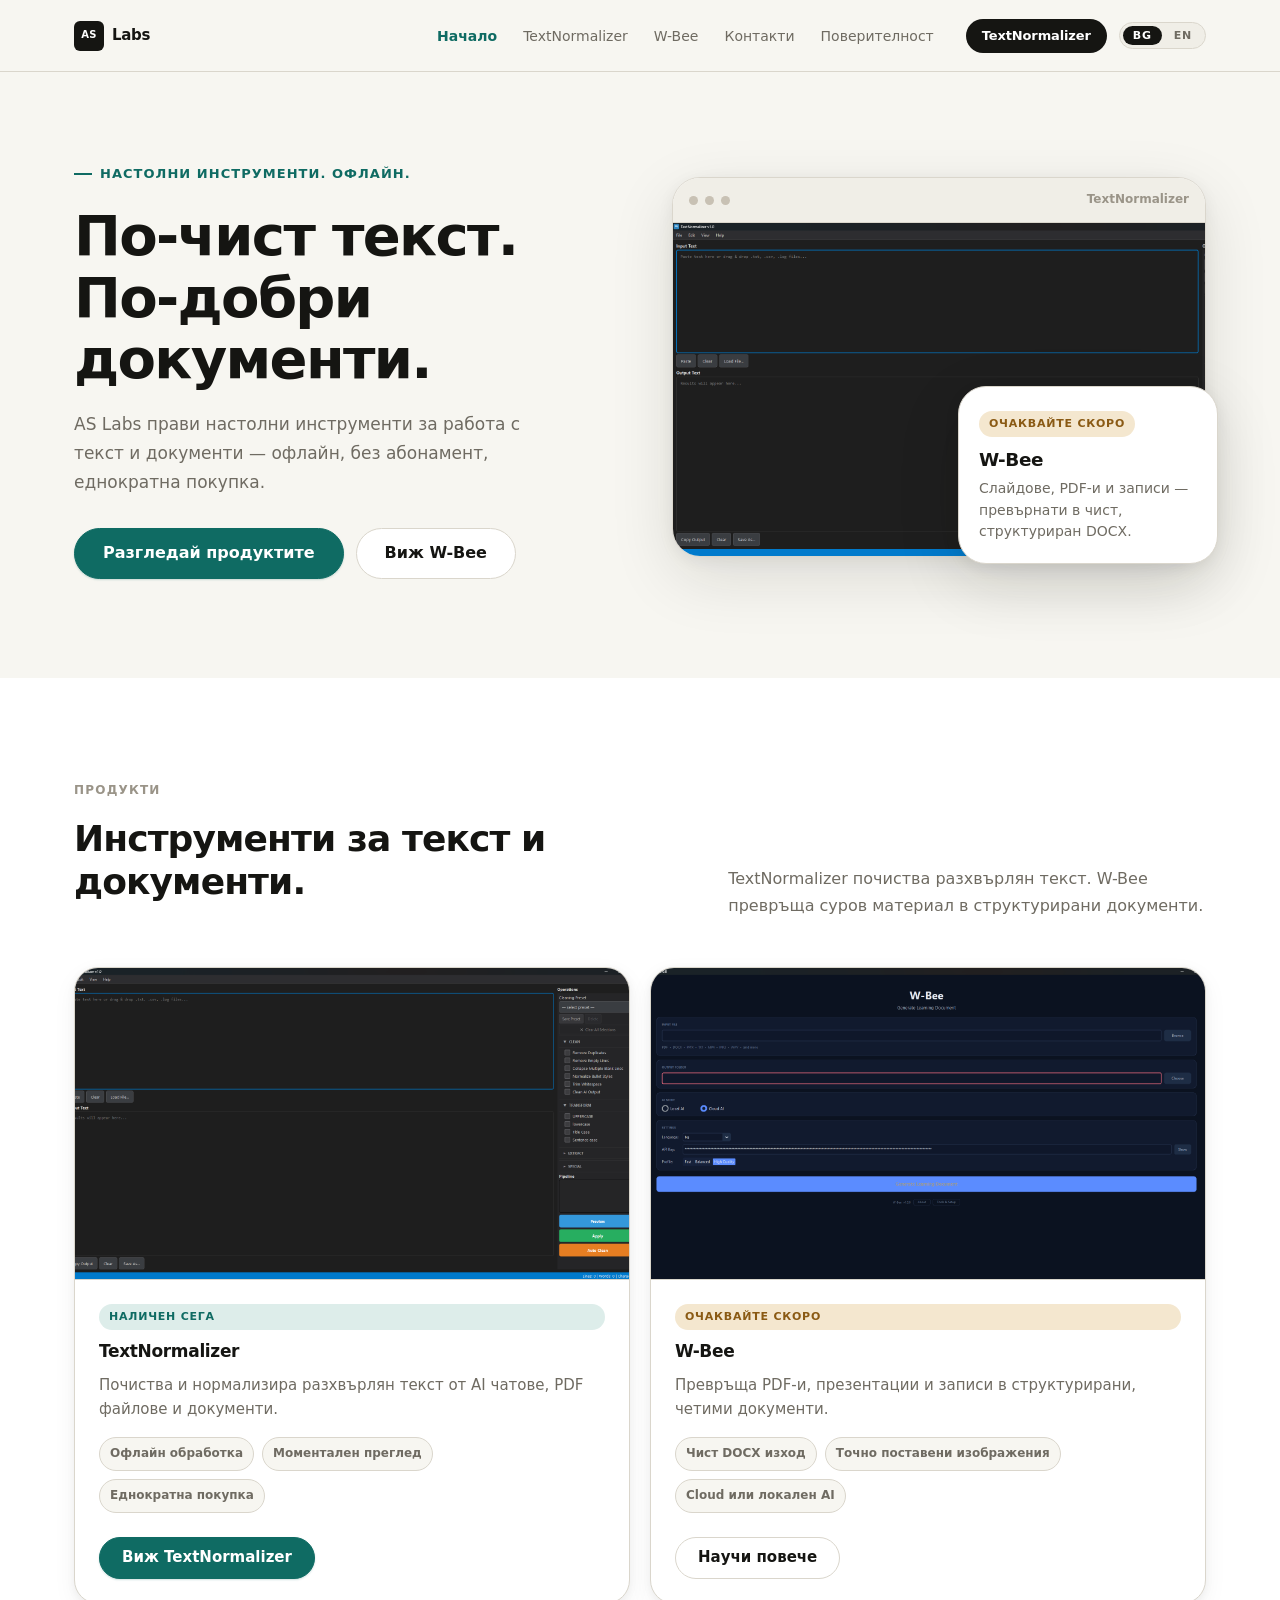
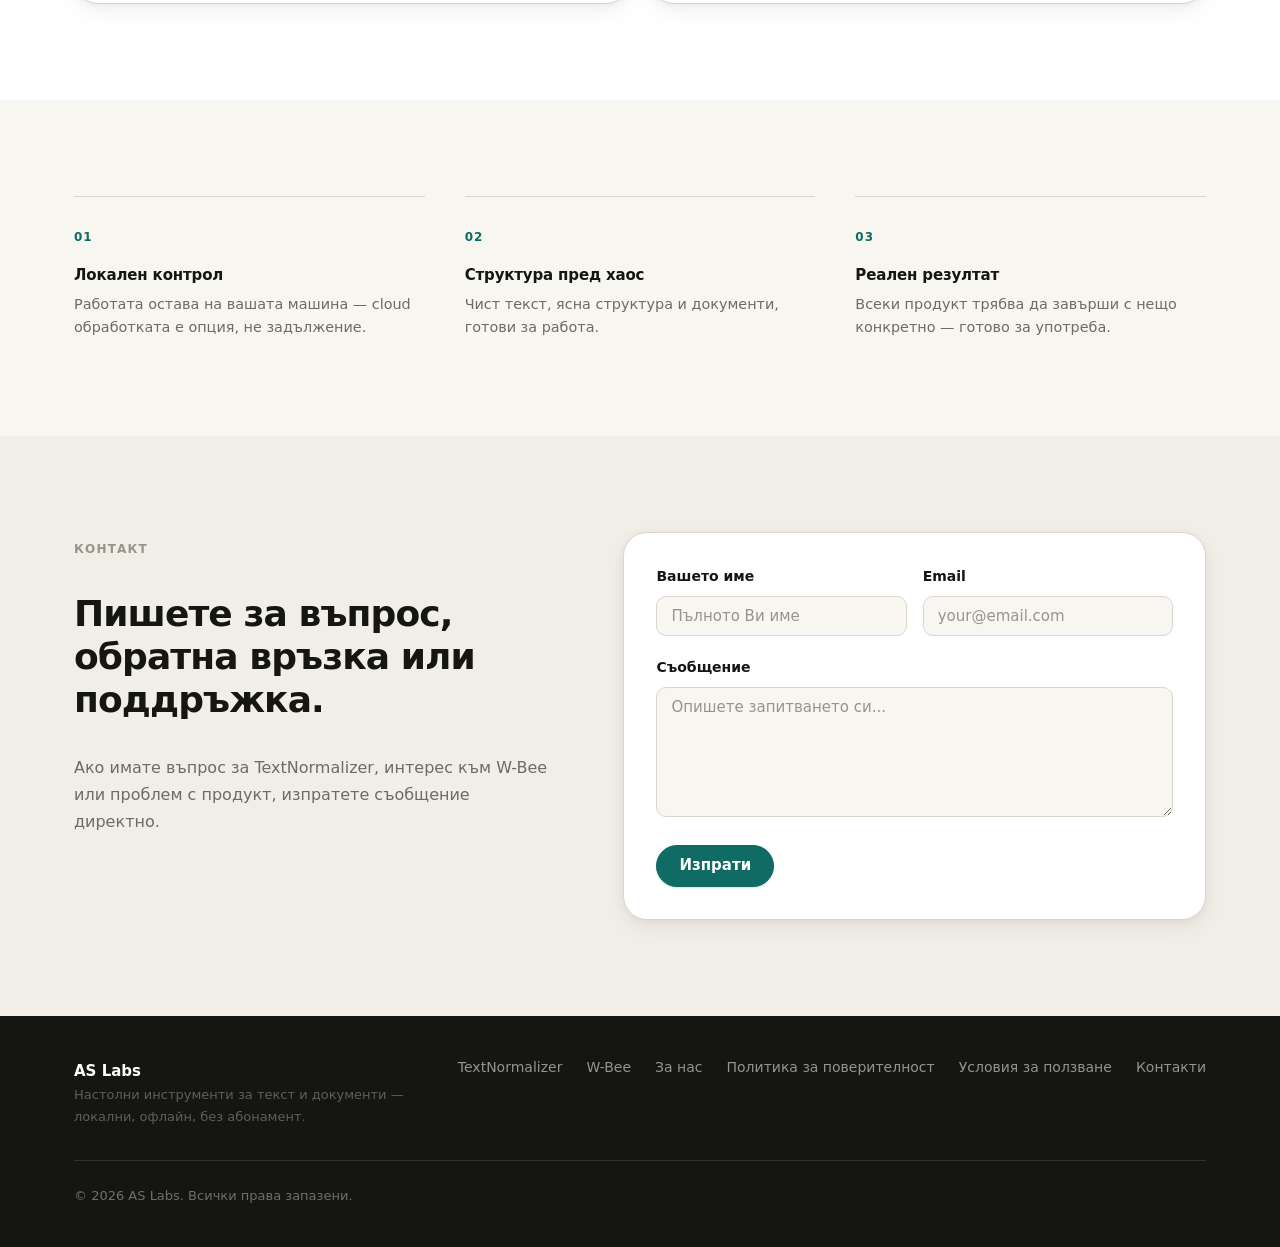
==== commit 4bd2831b: "Content improvement" ====
--- a/index.html
+++ b/index.html
@@ -7,7 +7,7 @@
     <meta name="description" content="AS Labs builds local-first desktop tools that turn messy source material into clear, structured, usable output.">
     <link rel="preconnect" href="https://api.fontshare.com" crossorigin>
     <link href="https://api.fontshare.com/v2/css?f[]=general-sans@500,600,700&f[]=satoshi@400,500,600,700&display=swap" rel="stylesheet">
-    <link rel="stylesheet" href="style.css?v=10">
+    <link rel="stylesheet" href="style.css?v=11">
     <link rel="icon" href="data:image/svg+xml,<svg xmlns='http://www.w3.org/2000/svg' viewBox='0 0 100 100'><rect width='100' height='100' rx='22' fill='%23151512'/><path d='M28 67 43 31h7l15 36h-8l-3-8H39l-3 8h-8Zm14-15h10l-5-13-5 13Z' fill='%23F7F6F1'/></svg>">
 </head>
 <body data-page="home">
@@ -43,9 +43,9 @@
         <section class="hero">
             <div class="container hero-layout">
                 <div class="hero-copy">
-                    <p class="hero-eyebrow" data-i18n="hero.eyebrow">Локални инструменти за яснота</p>
-                    <h1 class="hero-title" data-i18n="hero.title">Превърнете разхвърляния материал в използваем резултат.</h1>
-                    <p class="hero-subtitle" data-i18n="hero.subtitle">AS Labs създава настолни приложения — локални, офлайн, еднократно плащане.</p>
+                    <p class="hero-eyebrow" data-i18n="hero.eyebrow">Настолни инструменти. Офлайн.</p>
+                    <h1 class="hero-title" data-i18n="hero.title">По-чист текст. По-добри документи.</h1>
+                    <p class="hero-subtitle" data-i18n="hero.subtitle">AS Labs прави настолни инструменти за работа с текст и документи — офлайн, без абонамент, еднократна покупка.</p>
                     <div class="hero-actions">
                         <a href="#products" class="btn btn-primary btn-lg" data-i18n="hero.cta1">Разгледай продуктите</a>
                         <a href="wbee.html" class="btn btn-secondary btn-lg" data-i18n="hero.cta2">Виж W-Bee</a>
@@ -62,7 +62,7 @@
                     <article class="preview-card preview-card-float">
                         <span class="badge badge-soon" data-i18n="wb.badge">Очаквайте скоро</span>
                         <h2>W-Bee</h2>
-                        <p data-i18n="hero.wbee.preview">От разхвърляни PPTX, PDF и видео/аудио файлове към чист структуриран DOCX учебен документ.</p>
+                        <p data-i18n="hero.wbee.preview">Слайдове, PDF-и и записи — превърнати в чист, структуриран DOCX.</p>
                     </article>
                 </div>
             </div>
@@ -72,10 +72,10 @@
             <div class="container">
                 <div class="section-head split-head">
                     <div>
-                        <span class="section-label" data-i18n="products.label">Продуктова система</span>
-                        <h2 class="section-title" data-i18n="products.title">Инструменти за по-чиста работа с материал.</h2>
+                        <span class="section-label" data-i18n="products.label">Продукти</span>
+                        <h2 class="section-title" data-i18n="products.title">Инструменти за текст и документи.</h2>
                     </div>
-                    <p class="section-body" data-i18n="products.subtitle">TextNormalizer обработва разхвърлян текст. W-Bee превръща източници за учене и работа в структурирани документи.</p>
+                    <p class="section-body" data-i18n="products.subtitle">TextNormalizer почиства разхвърлян текст. W-Bee превръща суров материал в структурирани документи.</p>
                 </div>
 
                 <div class="products-grid">
@@ -86,13 +86,13 @@
                         <div class="product-card-body">
                             <span class="badge badge-available" data-i18n="tn.badge">Наличен сега</span>
                             <h3 class="product-card-name">TextNormalizer</h3>
-                            <p class="product-card-desc" data-i18n="tn.tagline">Почиства, нормализира и подрежда разхвърлян текст от AI чатове, PDF файлове, документи и логове.</p>
+                            <p class="product-card-desc" data-i18n="tn.tagline">Почиства и нормализира разхвърлян текст от AI чатове, PDF файлове и документи.</p>
                             <ul class="mini-list" role="list">
                                 <li data-i18n="home.tn.point1">Офлайн обработка</li>
                                 <li data-i18n="home.tn.point2">Моментален преглед</li>
                                 <li data-i18n="home.tn.point3">Еднократна покупка</li>
                             </ul>
-                            <a href="textnormalizer.html" class="btn btn-primary" data-i18n="tn.cta">Виж продукта</a>
+                            <a href="textnormalizer.html" class="btn btn-primary" data-i18n="tn.cta">Виж TextNormalizer</a>
                         </div>
                     </article>
 
@@ -103,7 +103,7 @@
                         <div class="product-card-body">
                             <span class="badge badge-soon" data-i18n="wb.badge">Очаквайте скоро</span>
                             <h3 class="product-card-name">W-Bee</h3>
-                            <p class="product-card-desc" data-i18n="wb.tagline">Превръща PDF документи, презентации и записи в структурирани, четими учебни и работни материали.</p>
+                            <p class="product-card-desc" data-i18n="wb.tagline">Превръща PDF-и, презентации и записи в структурирани, четими документи.</p>
                             <ul class="mini-list" role="list">
                                 <li data-i18n="home.wb.point1">Чист DOCX изход</li>
                                 <li data-i18n="home.wb.point2">Точно поставени изображения</li>
@@ -122,17 +122,17 @@
                     <article class="principle-card">
                         <span class="principle-index">01</span>
                         <h3 class="principle-title" data-i18n="principle.one.title">Локален контрол</h3>
-                        <p class="principle-body" data-i18n="principle.one.body">Приложенията са проектирани така, че работата да остава на вашата машина — облачната обработка е налична като опция.</p>
+                        <p class="principle-body" data-i18n="principle.one.body">Работата остава на вашата машина — cloud обработката е опция, не задължение.</p>
                     </article>
                     <article class="principle-card">
                         <span class="principle-index">02</span>
                         <h3 class="principle-title" data-i18n="principle.two.title">Структура пред хаос</h3>
-                        <p class="principle-body" data-i18n="principle.two.body">Фокус върху по-добър ред: чист текст, ясна структура и използваеми документи.</p>
+                        <p class="principle-body" data-i18n="principle.two.body">Чист текст, ясна структура и документи, готови за работа.</p>
                     </article>
                     <article class="principle-card">
                         <span class="principle-index">03</span>
                         <h3 class="principle-title" data-i18n="principle.three.title">Реален резултат</h3>
-                        <p class="principle-body" data-i18n="principle.three.body">Спестени време и усилия по ръчна обработка на документи.</p>
+                        <p class="principle-body" data-i18n="principle.three.body">Всеки продукт трябва да завърши с нещо конкретно — готово за употреба.</p>
                     </article>
                 </div>
             </div>
@@ -185,6 +185,6 @@
         </div>
     </footer>
 
-    <script src="script.js?v=10"></script>
+    <script src="script.js?v=11"></script>
 </body>
 </html>
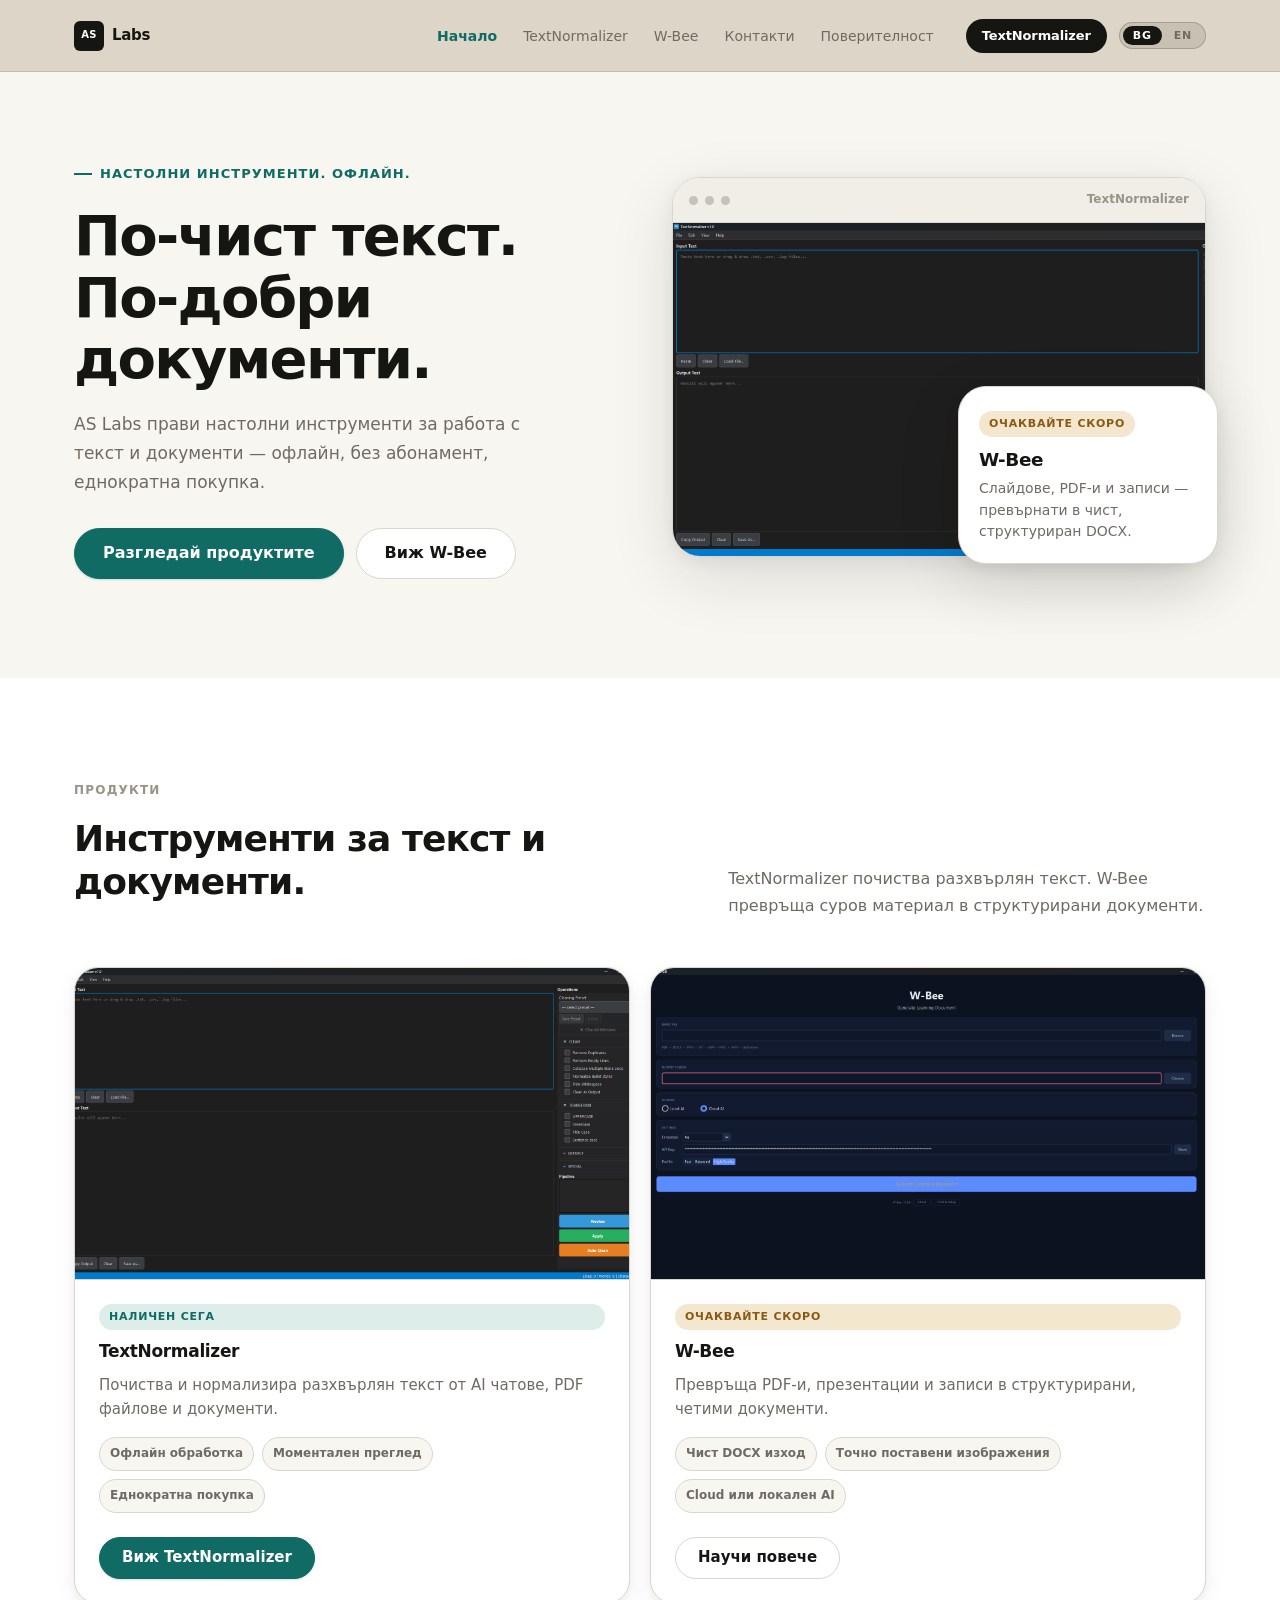
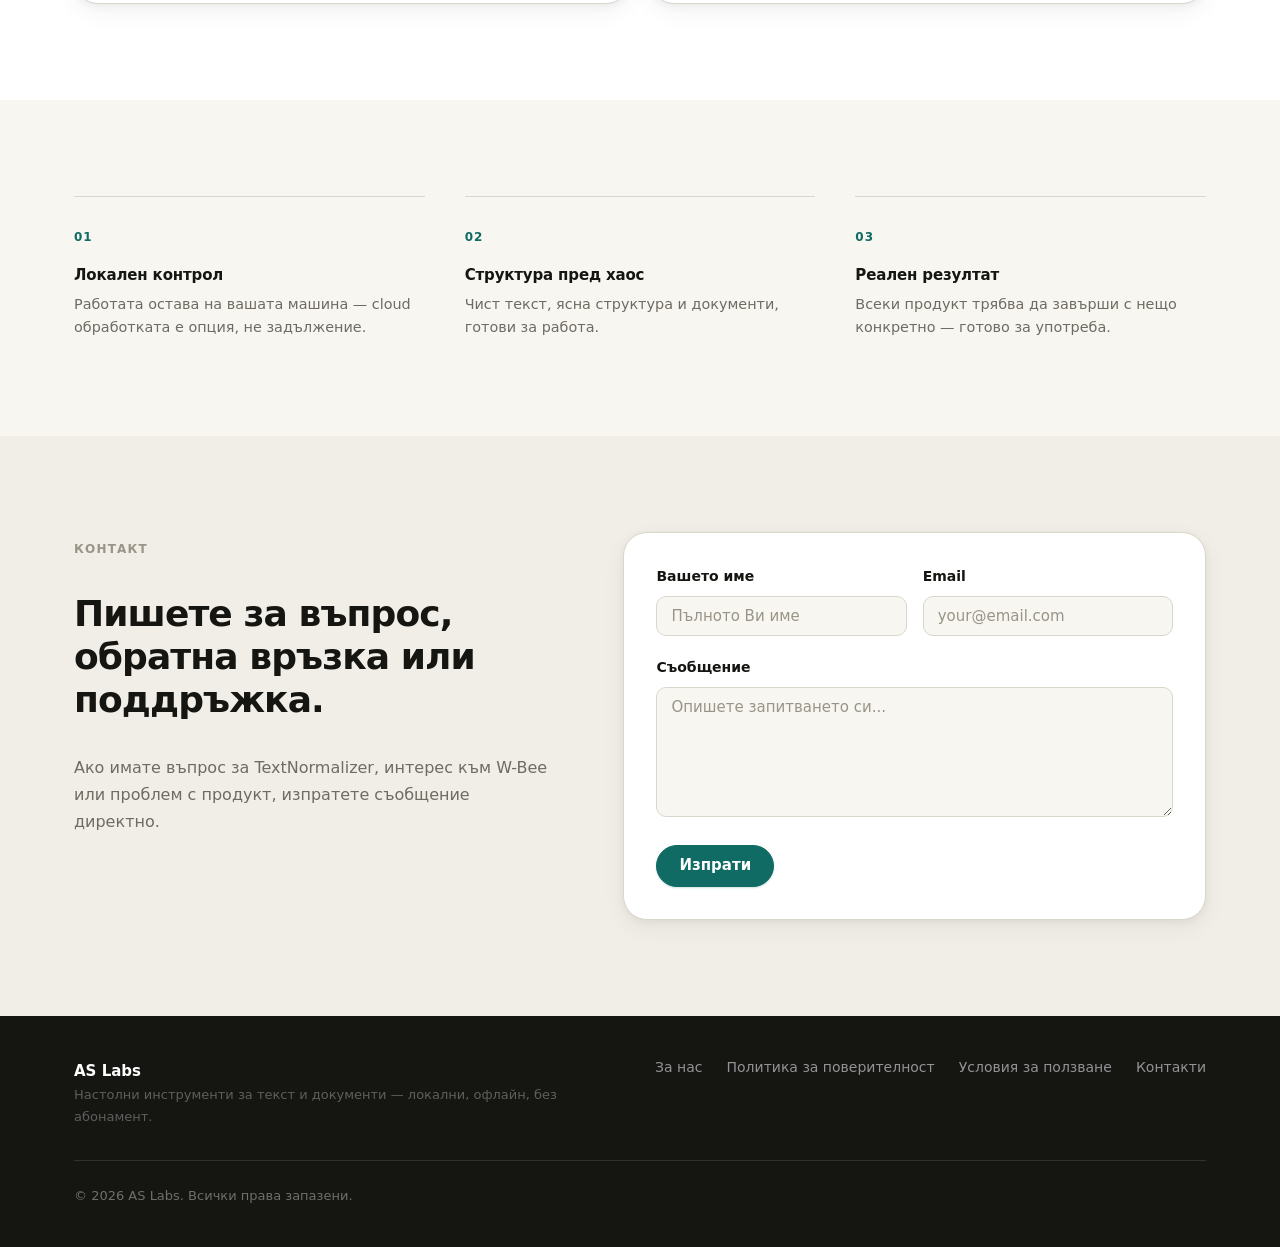
==== commit f5024496: "Prefinal UI and product docs polish" ====
--- a/index.html
+++ b/index.html
@@ -7,7 +7,7 @@
     <meta name="description" content="AS Labs builds local-first desktop tools that turn messy source material into clear, structured, usable output.">
     <link rel="preconnect" href="https://api.fontshare.com" crossorigin>
     <link href="https://api.fontshare.com/v2/css?f[]=general-sans@500,600,700&f[]=satoshi@400,500,600,700&display=swap" rel="stylesheet">
-    <link rel="stylesheet" href="style.css?v=11">
+    <link rel="stylesheet" href="style.css?v=12">
     <link rel="icon" href="data:image/svg+xml,<svg xmlns='http://www.w3.org/2000/svg' viewBox='0 0 100 100'><rect width='100' height='100' rx='22' fill='%23151512'/><path d='M28 67 43 31h7l15 36h-8l-3-8H39l-3 8h-8Zm14-15h10l-5-13-5 13Z' fill='%23F7F6F1'/></svg>">
 </head>
 <body data-page="home">
@@ -174,8 +174,6 @@
                 <p class="footer-copy" data-i18n="footer.tagline">Локални инструменти за яснота, структура и практически резултати.</p>
             </div>
             <nav class="footer-nav" aria-label="Footer навигация">
-                <a href="textnormalizer.html">TextNormalizer</a>
-                <a href="wbee.html">W-Bee</a>
                 <a href="about.html" data-i18n="footer.about">За нас</a>
                 <a href="privacy.html" data-i18n="footer.privacy">Политика за поверителност</a>
                 <a href="terms.html" data-i18n="footer.terms">Условия за ползване</a>
--- a/style.css
+++ b/style.css
@@ -28,6 +28,9 @@
   --color-soon-soft:    #F4E7CF;
 
   --color-focus:        #0F6B63;
+
+  --color-nav:          #DDD5C7;
+  --color-nav-border:   #C4BAB0;
 
   --font-display: "General Sans", "Inter", system-ui, sans-serif;
   --font-body:    "Satoshi", "Inter", system-ui, sans-serif;
@@ -155,10 +158,10 @@
   top: 0;
   z-index: 100;
   height: 72px;
-  background: rgba(247, 246, 241, 0.94);
+  background: var(--color-nav);
   backdrop-filter: blur(16px);
   -webkit-backdrop-filter: blur(16px);
-  border-bottom: 1px solid var(--color-border);
+  border-bottom: 1px solid var(--color-nav-border);
 }
 
 .nav-inner {
@@ -234,7 +237,7 @@
 .nav-links a:hover,
 .nav-links a:focus-visible {
   color: var(--color-text);
-  background: var(--color-surface-soft);
+  background: rgba(21, 21, 18, 0.08);
 }
 
 .nav-links a[aria-current="page"] {
@@ -254,8 +257,8 @@
 .lang-switcher {
   display: flex;
   align-items: center;
-  background: var(--color-surface-soft);
-  border: 1px solid var(--color-border);
+  background: rgba(21, 21, 18, 0.1);
+  border: 1px solid rgba(21, 21, 18, 0.2);
   border-radius: var(--radius-pill);
   padding: 3px;
   gap: 2px;
@@ -1165,6 +1168,9 @@
   font-size: 0.9375rem;
   line-height: 1.8;
   margin-bottom: var(--space-4);
+  text-align: justify;
+  hyphens: auto;
+  text-align-last: left;
 }
 
 .doc-content ul, .doc-content ol {
@@ -1239,13 +1245,13 @@
     position: fixed;
     top: 72px;
     left: 0; right: 0;
-    background: var(--color-bg);
-    border-top: 1px solid var(--color-border);
-    border-bottom: 1px solid var(--color-border);
+    background: var(--color-nav);
+    border-top: 1px solid var(--color-nav-border);
+    border-bottom: 1px solid var(--color-nav-border);
     flex-direction: column;
     padding: var(--space-4) var(--space-6);
     gap: 2px;
-    box-shadow: 0 8px 24px rgba(21,21,18,0.08);
+    box-shadow: 0 8px 24px rgba(21,21,18,0.1);
     z-index: 101;
   }
 
@@ -1281,6 +1287,8 @@
   .hero-actions .btn, .page-hero-actions .btn { width: 100%; justify-content: center; }
   .doc-page-section { padding: var(--space-10) 0 var(--space-16); }
   .docs-grid { max-width: 100%; }
+  .privacy-content p,
+  .doc-content p   { text-align: left; hyphens: none; text-align-last: left; }
 }
 
 @media (prefers-reduced-motion: reduce) {
@@ -1605,6 +1613,9 @@
 .privacy-content p {
   margin-bottom: var(--space-4);
   font-size: 1rem;
+  text-align: justify;
+  hyphens: auto;
+  text-align-last: left;
 }
 
 .privacy-content ul {
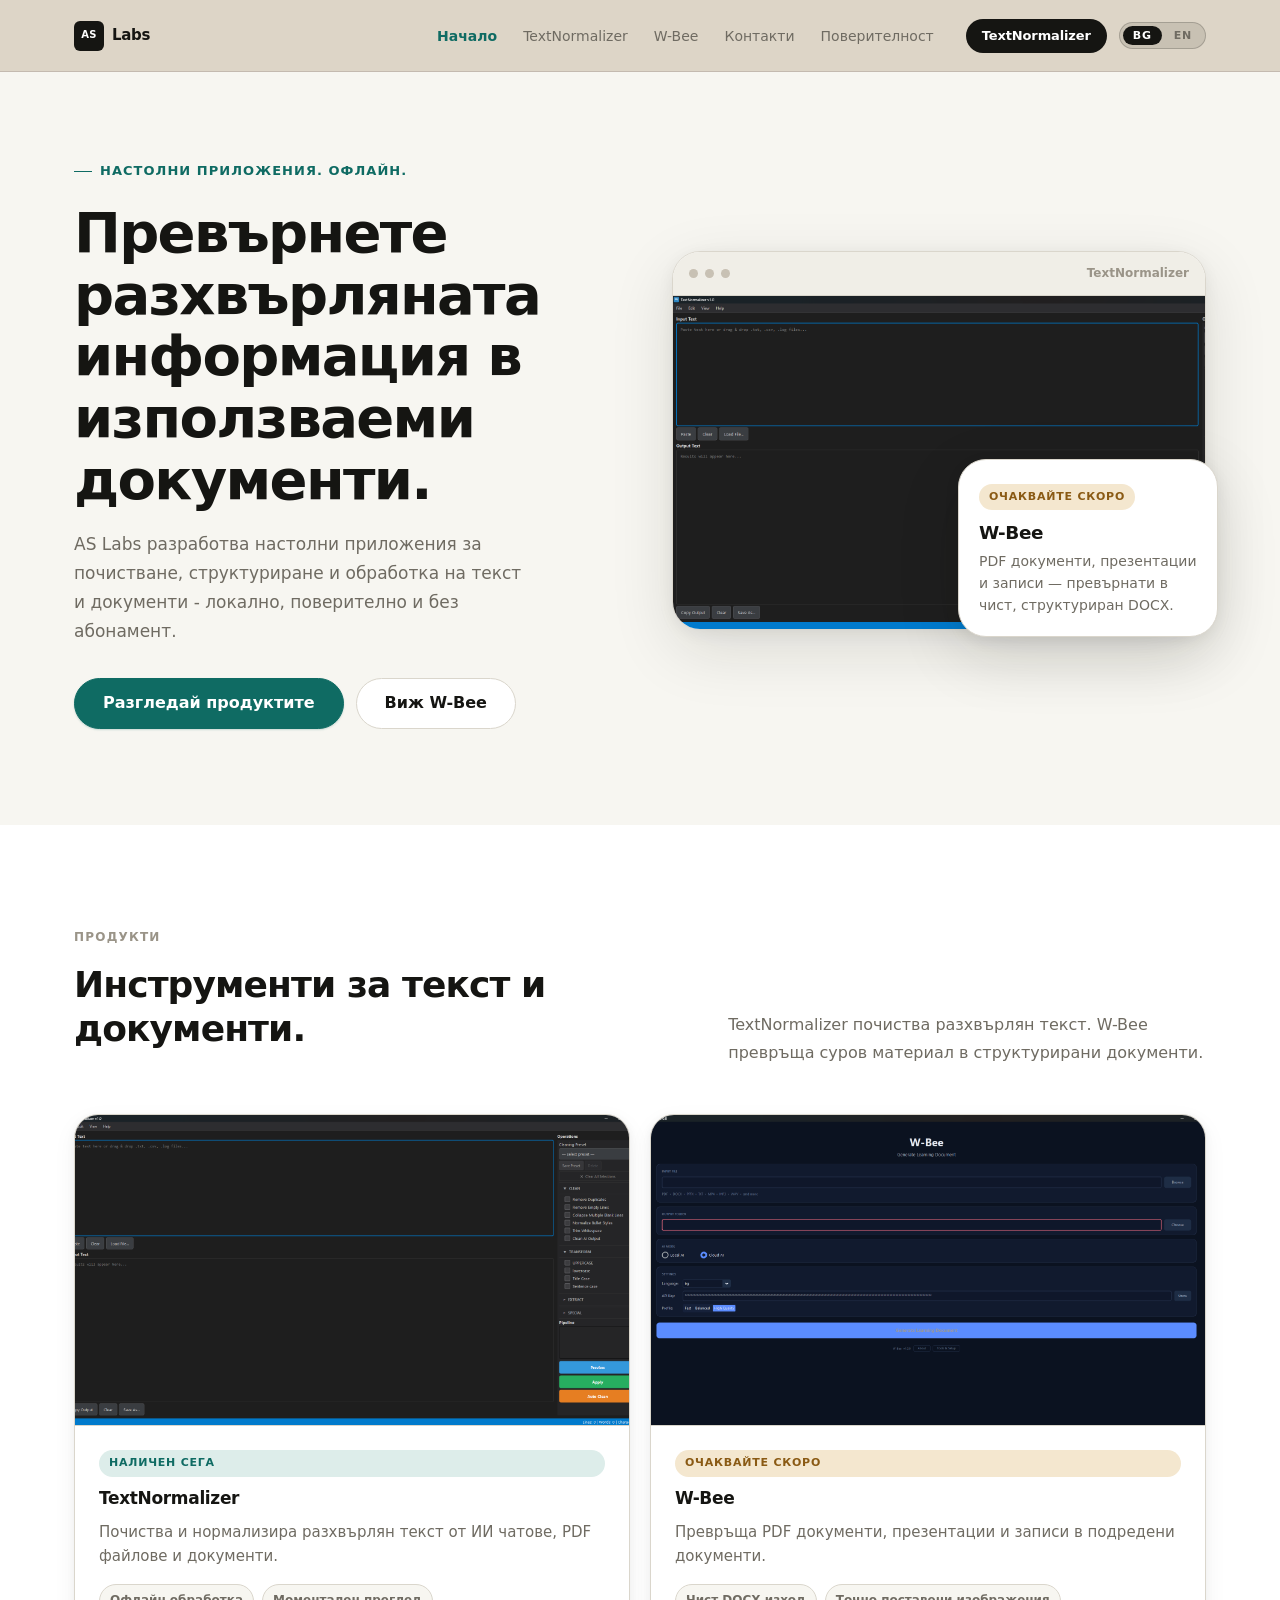
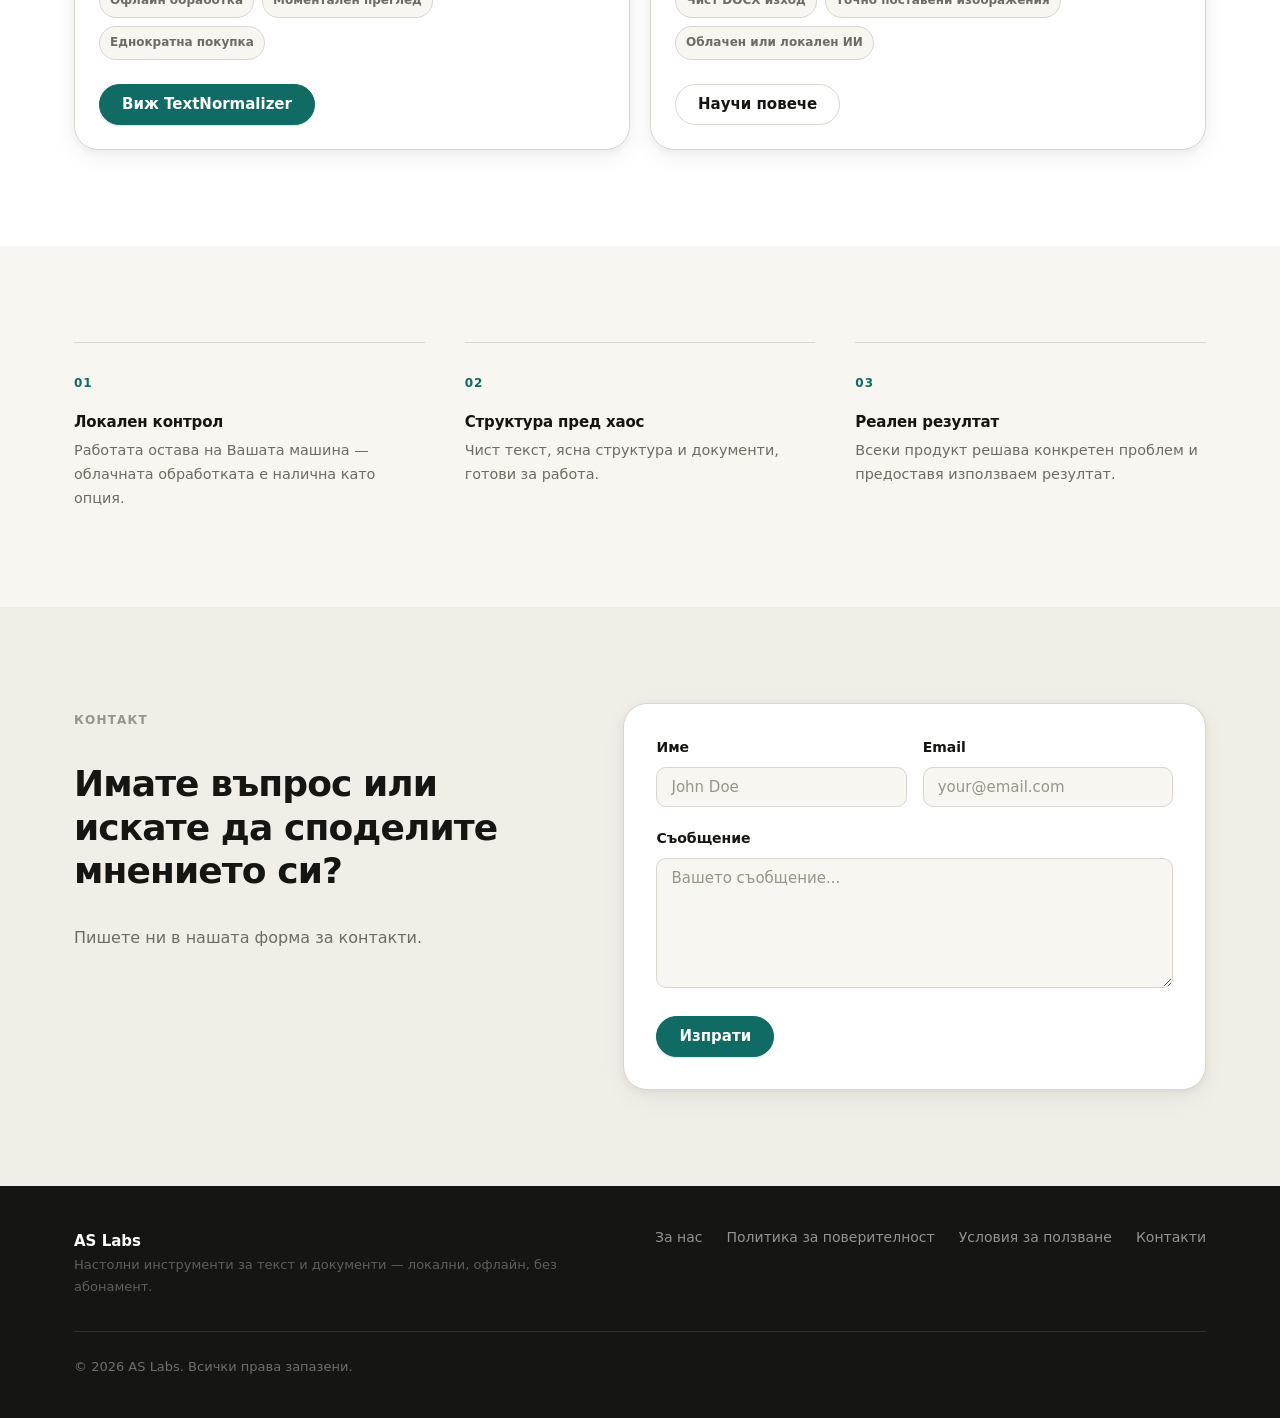
==== commit 6f1a3d95: "Bug fixes" ====
--- a/index.html
+++ b/index.html
@@ -6,9 +6,9 @@
     <title>AS Labs — Local-first tools for clearer work</title>
     <meta name="description" content="AS Labs builds local-first desktop tools that turn messy source material into clear, structured, usable output.">
     <link rel="preconnect" href="https://api.fontshare.com" crossorigin>
-    <link href="https://api.fontshare.com/v2/css?f[]=general-sans@500,600,700&f[]=satoshi@400,500,600,700&display=swap" rel="stylesheet">
+    <link href="https://api.fontshare.com/v2/css?f%5B%5D=general-sans@500,600,700&f%5B%5D=satoshi@400,500,600,700&display=swap" rel="stylesheet">
     <link rel="stylesheet" href="style.css?v=12">
-    <link rel="icon" href="data:image/svg+xml,<svg xmlns='http://www.w3.org/2000/svg' viewBox='0 0 100 100'><rect width='100' height='100' rx='22' fill='%23151512'/><path d='M28 67 43 31h7l15 36h-8l-3-8H39l-3 8h-8Zm14-15h10l-5-13-5 13Z' fill='%23F7F6F1'/></svg>">
+    <link rel="icon" href="data:image/svg+xml,%3Csvg xmlns='http://www.w3.org/2000/svg' viewBox='0 0 100 100'%3E%3Crect width='100' height='100' rx='22' fill='%23151512'/%3E%3Cpath d='M28 67 43 31h7l15 36h-8l-3-8H39l-3 8h-8Zm14-15h10l-5-13-5 13Z' fill='%23F7F6F1'/%3E%3C/svg%3E">
 </head>
 <body data-page="home">
     <header class="site-header">
@@ -18,7 +18,7 @@
                 <span class="logo-text">Labs</span>
             </a>
             <nav id="main-nav" aria-label="Главно меню">
-                <ul class="nav-links" id="nav-links" role="list">
+                <ul class="nav-links" id="nav-links">
                     <li><a href="index.html" data-i18n="nav.home" aria-current="page">Начало</a></li>
                     <li><a href="textnormalizer.html" data-i18n="nav.tn">TextNormalizer</a></li>
                     <li><a href="wbee.html" data-i18n="nav.wbee">W-Bee</a></li>
@@ -51,7 +51,7 @@
                         <a href="wbee.html" class="btn btn-secondary btn-lg" data-i18n="hero.cta2">Виж W-Bee</a>
                     </div>
                 </div>
-                <div class="hero-visual" aria-label="AS Labs product previews">
+                <div class="hero-visual" role="group" aria-label="AS Labs product previews">
                     <article class="preview-card preview-card-main">
                         <div class="preview-bar">
                             <span class="preview-dot"></span><span class="preview-dot"></span><span class="preview-dot"></span>
@@ -87,7 +87,7 @@
                             <span class="badge badge-available" data-i18n="tn.badge">Наличен сега</span>
                             <h3 class="product-card-name">TextNormalizer</h3>
                             <p class="product-card-desc" data-i18n="tn.tagline">Почиства и нормализира разхвърлян текст от AI чатове, PDF файлове и документи.</p>
-                            <ul class="mini-list" role="list">
+                            <ul class="mini-list">
                                 <li data-i18n="home.tn.point1">Офлайн обработка</li>
                                 <li data-i18n="home.tn.point2">Моментален преглед</li>
                                 <li data-i18n="home.tn.point3">Еднократна покупка</li>
@@ -104,7 +104,7 @@
                             <span class="badge badge-soon" data-i18n="wb.badge">Очаквайте скоро</span>
                             <h3 class="product-card-name">W-Bee</h3>
                             <p class="product-card-desc" data-i18n="wb.tagline">Превръща PDF-и, презентации и записи в структурирани, четими документи.</p>
-                            <ul class="mini-list" role="list">
+                            <ul class="mini-list">
                                 <li data-i18n="home.wb.point1">Чист DOCX изход</li>
                                 <li data-i18n="home.wb.point2">Точно поставени изображения</li>
                                 <li data-i18n="home.wb.point3">Cloud или локален AI</li>
--- a/style.css
+++ b/style.css
@@ -1722,3 +1722,127 @@
     gap: var(--space-3);
   }
 }
+
+/* ============================================
+   Operations table — textnormalizer.html
+   ============================================ */
+
+.table-wrap {
+  overflow-x: auto;
+  -webkit-overflow-scrolling: touch;
+  border-radius: var(--radius-lg);
+  border: 1px solid var(--color-border);
+  border-top: 3px solid var(--color-primary);
+  box-shadow: var(--shadow-card);
+}
+
+.ops-table {
+  width: 100%;
+  border-collapse: collapse;
+  font-size: 0.9375rem;
+  background: var(--color-surface);
+}
+
+.ops-table-caption {
+  caption-side: bottom;
+  padding: var(--space-4) var(--space-6);
+  font-size: 0.8125rem;
+  font-style: italic;
+  color: var(--color-text-soft);
+  text-align: center;
+  background: var(--color-surface-soft);
+  border-top: 1px solid var(--color-border);
+}
+
+.ops-table thead tr {
+  background: var(--color-surface-soft);
+  border-bottom: 2px solid var(--color-primary);
+}
+
+.ops-table thead th {
+  padding: var(--space-4) var(--space-5);
+  font-family: var(--font-display);
+  font-size: 0.75rem;
+  font-weight: 700;
+  letter-spacing: 0.06em;
+  text-transform: uppercase;
+  color: var(--color-text-muted);
+  text-align: left;
+  white-space: nowrap;
+  border-right: 1px solid var(--color-border);
+}
+
+.ops-table thead th:last-child {
+  border-right: none;
+  text-align: center;
+  width: 88px;
+}
+
+.ops-table thead th:nth-child(1) { min-width: 190px; }
+.ops-table thead th:nth-child(2) { min-width: 260px; }
+.ops-table thead th:nth-child(3) { min-width: 200px; }
+
+.ops-table tbody tr {
+  border-bottom: 1px solid var(--color-border);
+  transition: background 0.12s;
+}
+
+.ops-table tbody tr:last-child {
+  border-bottom: none;
+}
+
+.ops-table tbody tr:nth-child(even) {
+  background: rgba(240, 238, 231, 0.55);
+}
+
+.ops-table tbody tr:hover {
+  background: var(--color-primary-soft);
+}
+
+.ops-table tbody th[scope="row"] {
+  padding: var(--space-4) var(--space-5);
+  font-family: var(--font-display);
+  font-weight: 600;
+  font-size: 0.9375rem;
+  color: var(--color-text);
+  text-align: left;
+  vertical-align: middle;
+  white-space: nowrap;
+  border-right: 1px solid var(--color-border);
+  border-left: 3px solid transparent;
+  transition: border-color 0.12s, color 0.12s;
+}
+
+.ops-table tbody tr:hover th[scope="row"] {
+  border-left-color: var(--color-primary);
+  color: var(--color-primary);
+}
+
+.ops-table tbody td {
+  padding: var(--space-4) var(--space-5);
+  color: var(--color-text-muted);
+  font-size: 0.9375rem;
+  line-height: 1.55;
+  vertical-align: middle;
+  border-right: 1px solid var(--color-border);
+}
+
+.ops-table tbody td:last-child {
+  border-right: none;
+  text-align: center;
+  width: 88px;
+}
+
+.ops-yes {
+  display: inline-flex;
+  align-items: center;
+  justify-content: center;
+  width: 30px;
+  height: 30px;
+  border-radius: var(--radius-pill);
+  background: var(--color-primary-soft);
+  color: var(--color-primary);
+  font-size: 0.9375rem;
+  font-weight: 700;
+  margin: 0 auto;
+}
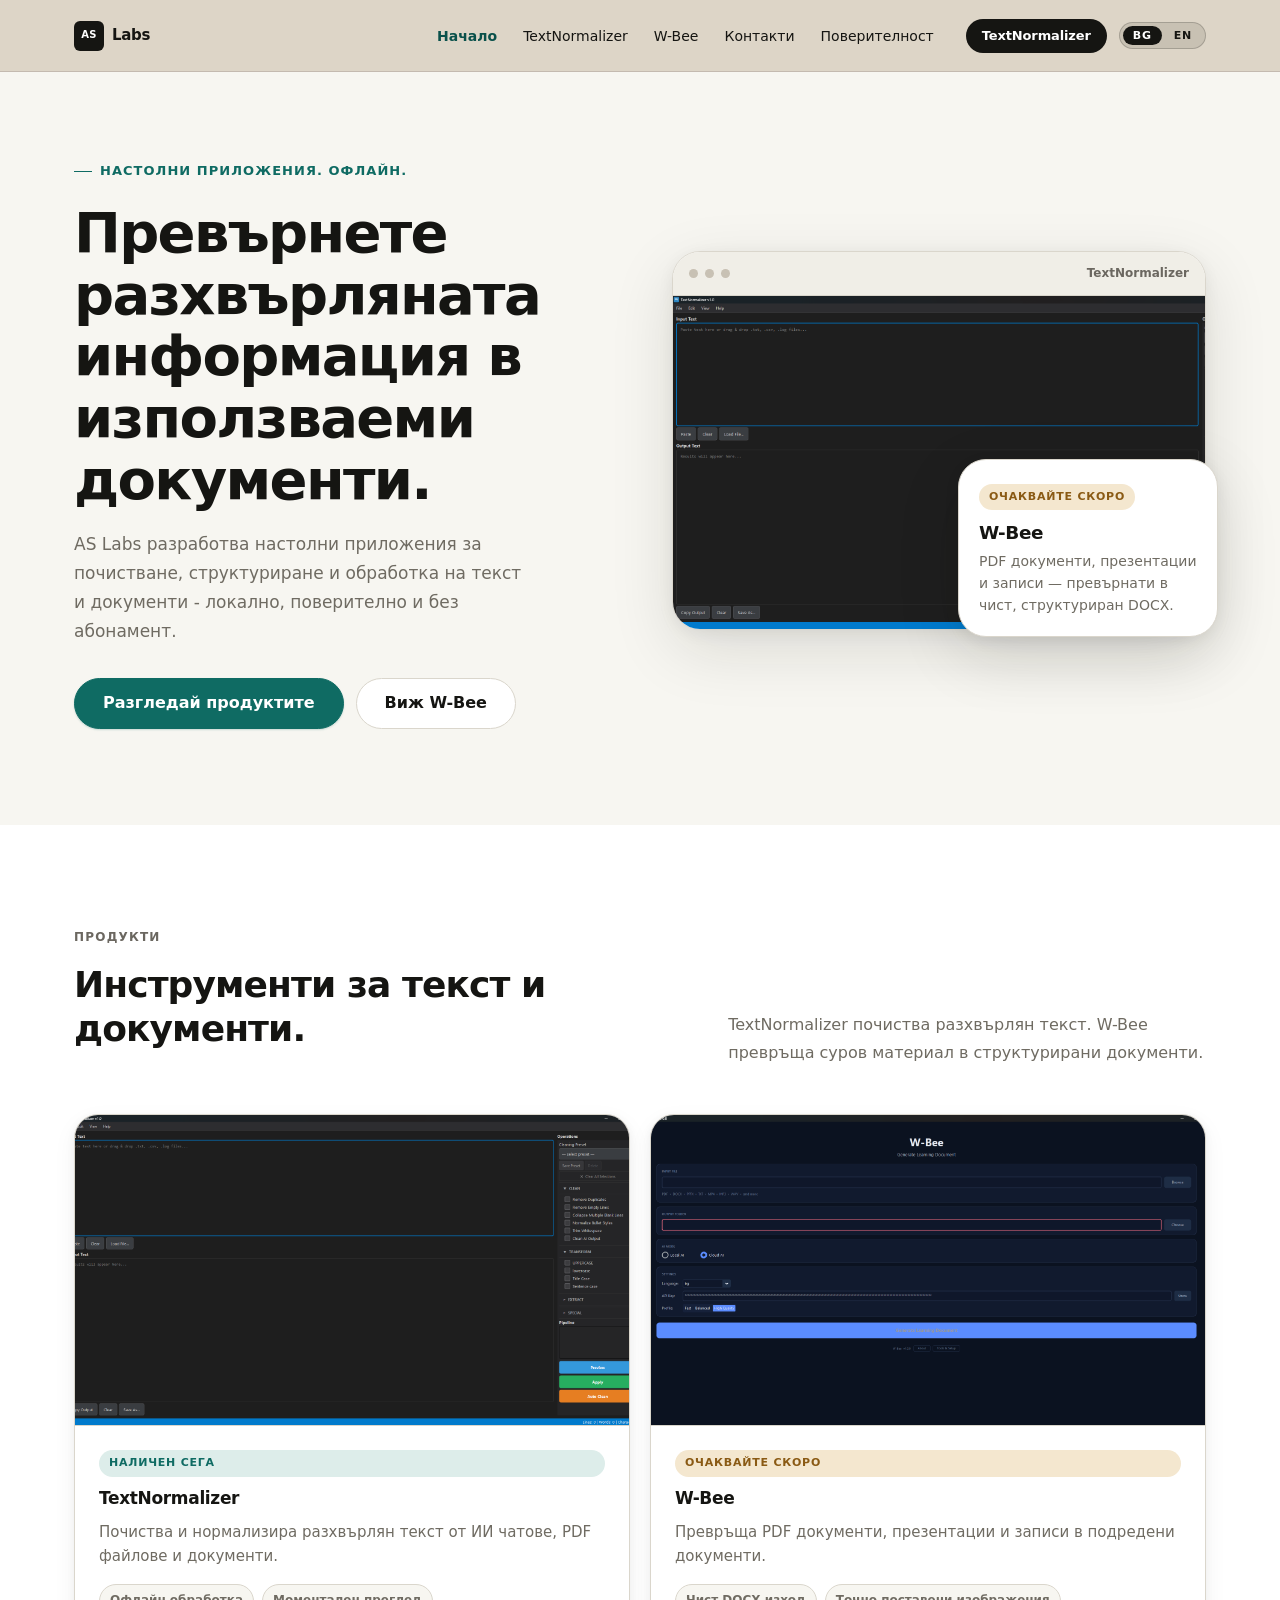
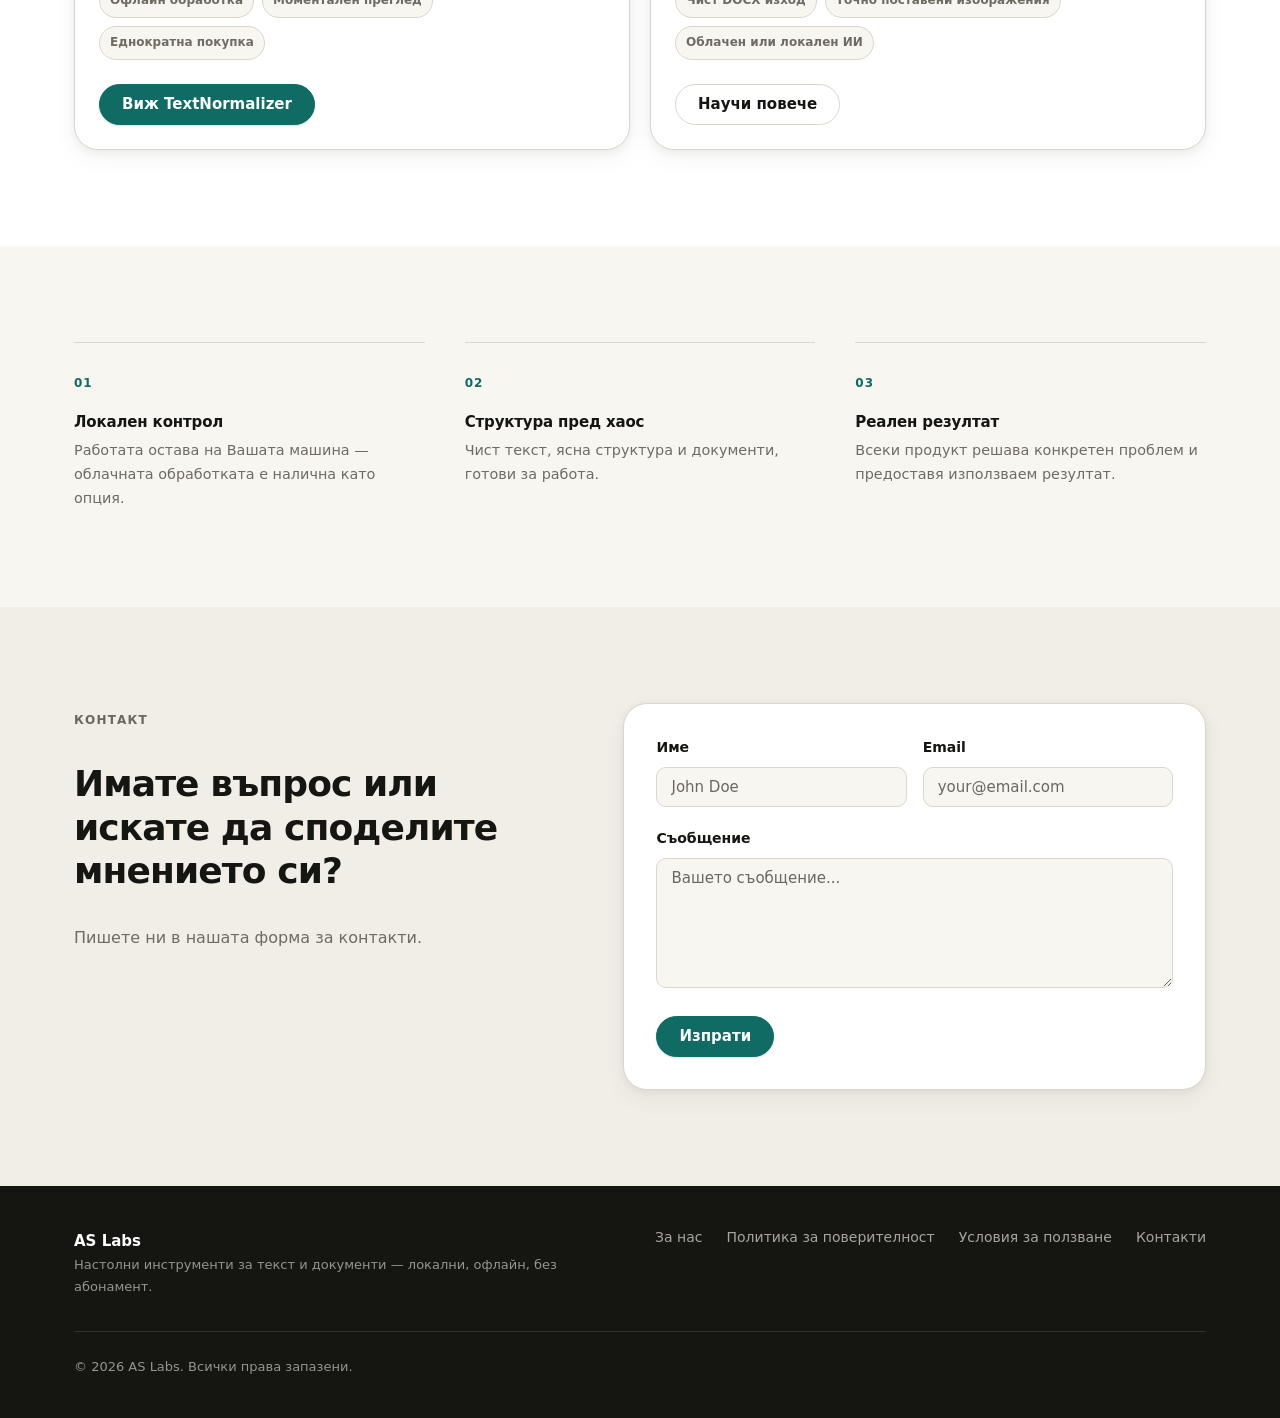
==== commit e1a7ed61: "Redundant links + justified text fixes" ====
--- a/index.html
+++ b/index.html
@@ -8,12 +8,12 @@
     <link rel="preconnect" href="https://api.fontshare.com" crossorigin>
     <link href="https://api.fontshare.com/v2/css?f%5B%5D=general-sans@500,600,700&f%5B%5D=satoshi@400,500,600,700&display=swap" rel="stylesheet">
     <link rel="stylesheet" href="style.css?v=12">
-    <link rel="icon" href="data:image/svg+xml,%3Csvg xmlns='http://www.w3.org/2000/svg' viewBox='0 0 100 100'%3E%3Crect width='100' height='100' rx='22' fill='%23151512'/%3E%3Cpath d='M28 67 43 31h7l15 36h-8l-3-8H39l-3 8h-8Zm14-15h10l-5-13-5 13Z' fill='%23F7F6F1'/%3E%3C/svg%3E">
+    <link rel="icon" href="data:image/svg+xml,%3Csvg%20xmlns='http://www.w3.org/2000/svg'%20viewBox='0%200%20100%20100'%3E%3Crect%20width='100'%20height='100'%20rx='22'%20fill='%23151512'/%3E%3Cpath%20d='M28%2067%2043%2031h7l15%2036h-8l-3-8H39l-3%208h-8Zm14-15h10l-5-13-5%2013Z'%20fill='%23F7F6F1'/%3E%3C/svg%3E">
 </head>
 <body data-page="home">
     <header class="site-header">
         <div class="nav-inner">
-            <a href="index.html" class="logo" aria-label="AS Labs">
+            <a href="index.html" class="logo" aria-hidden="true" tabindex="-1">
                 <span class="logo-mark">AS</span>
                 <span class="logo-text">Labs</span>
             </a>
@@ -52,13 +52,13 @@
                     </div>
                 </div>
                 <div class="hero-visual" role="group" aria-label="AS Labs product previews">
-                    <article class="preview-card preview-card-main">
+                    <div class="preview-card preview-card-main">
                         <div class="preview-bar">
                             <span class="preview-dot"></span><span class="preview-dot"></span><span class="preview-dot"></span>
                             <span>TextNormalizer</span>
                         </div>
                         <img src="screenshots/textnormalizer.png" alt="TextNormalizer interface preview" loading="eager">
-                    </article>
+                    </div>
                     <article class="preview-card preview-card-float">
                         <span class="badge badge-soon" data-i18n="wb.badge">Очаквайте скоро</span>
                         <h2>W-Bee</h2>
@@ -116,7 +116,7 @@
             </div>
         </section>
 
-        <section class="section">
+        <div class="section">
             <div class="container">
                 <div class="principles-grid">
                     <article class="principle-card">
@@ -136,7 +136,7 @@
                     </article>
                 </div>
             </div>
-        </section>
+        </div>
 
         <section id="contact" class="section section--soft">
             <div class="container contact-layout">
--- a/style.css
+++ b/style.css
@@ -12,7 +12,7 @@
 
   --color-text:         #151512;
   --color-text-muted:   #6F6B62;
-  --color-text-soft:    #9A9488;
+  --color-text-soft:    #6B6760;
 
   --color-border:       #DAD6CC;
   --color-border-strong:#C8C1B4;
@@ -226,7 +226,7 @@
   font-family: var(--font-body);
   font-size: 0.875rem;
   font-weight: 500;
-  color: var(--color-text-muted);
+  color: var(--color-text);
   padding: var(--space-2) var(--space-3);
   border-radius: var(--radius-md);
   transition: color 0.15s, background 0.15s;
@@ -241,7 +241,7 @@
 }
 
 .nav-links a[aria-current="page"] {
-  color: var(--color-primary);
+  color: var(--color-primary-hover);
   font-weight: 600;
 }
 
@@ -270,7 +270,7 @@
   font-weight: 700;
   letter-spacing: 0.07em;
   text-transform: uppercase;
-  color: var(--color-text-muted);
+  color: var(--color-text);
   background: transparent;
   border: none;
   padding: 4px 10px;
@@ -872,7 +872,7 @@
   align-items: center;
   justify-content: center;
   flex-shrink: 0;
-  font-size: 9px;
+  font-size: 11px;
   font-weight: 800;
   color: var(--color-primary);
 }
@@ -1168,9 +1168,6 @@
   font-size: 0.9375rem;
   line-height: 1.8;
   margin-bottom: var(--space-4);
-  text-align: justify;
-  hyphens: auto;
-  text-align-last: left;
 }
 
 .doc-content ul, .doc-content ol {
@@ -1216,7 +1213,7 @@
 
 .footer-nav a {
   font-size: 0.875rem;
-  color: rgba(229,231,235,0.6);
+  color: #A8A5A0;
   text-decoration: none;
   transition: color 0.15s;
 }
@@ -1225,7 +1222,7 @@
 
 .footer-copy {
   font-size: 0.8125rem;
-  color: rgba(229,231,235,0.35);
+  color: #969390;
 }
 
 /* --- Accessibility --- */
@@ -1287,8 +1284,6 @@
   .hero-actions .btn, .page-hero-actions .btn { width: 100%; justify-content: center; }
   .doc-page-section { padding: var(--space-10) 0 var(--space-16); }
   .docs-grid { max-width: 100%; }
-  .privacy-content p,
-  .doc-content p   { text-align: left; hyphens: none; text-align-last: left; }
 }
 
 @media (prefers-reduced-motion: reduce) {
@@ -1613,9 +1608,6 @@
 .privacy-content p {
   margin-bottom: var(--space-4);
   font-size: 1rem;
-  text-align: justify;
-  hyphens: auto;
-  text-align-last: left;
 }
 
 .privacy-content ul {
@@ -1652,7 +1644,7 @@
   grid-column: 1 / -1;
   padding-top: var(--space-6);
   border-top: 1px solid rgba(255,255,255,0.12);
-  color: rgba(247,246,241,0.4);
+  color: #969390;
   font-size: 0.8125rem;
 }
 
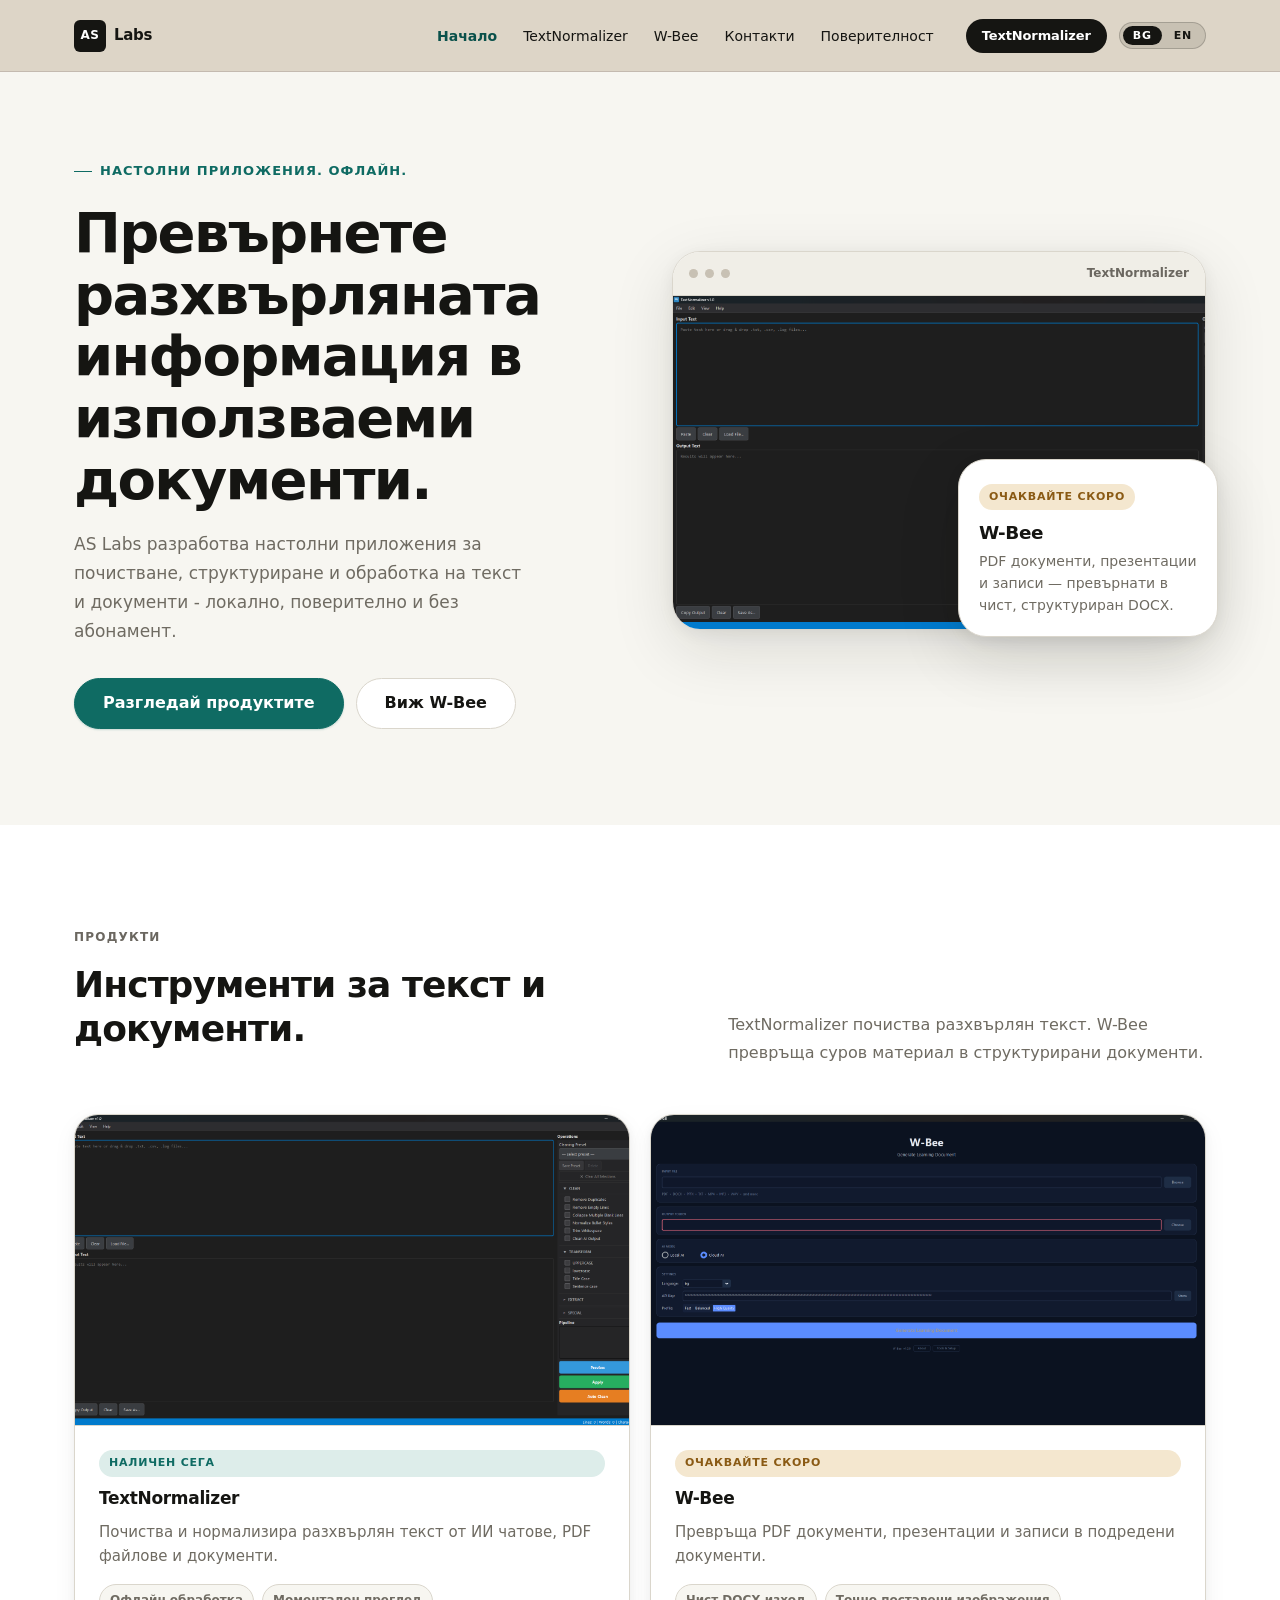
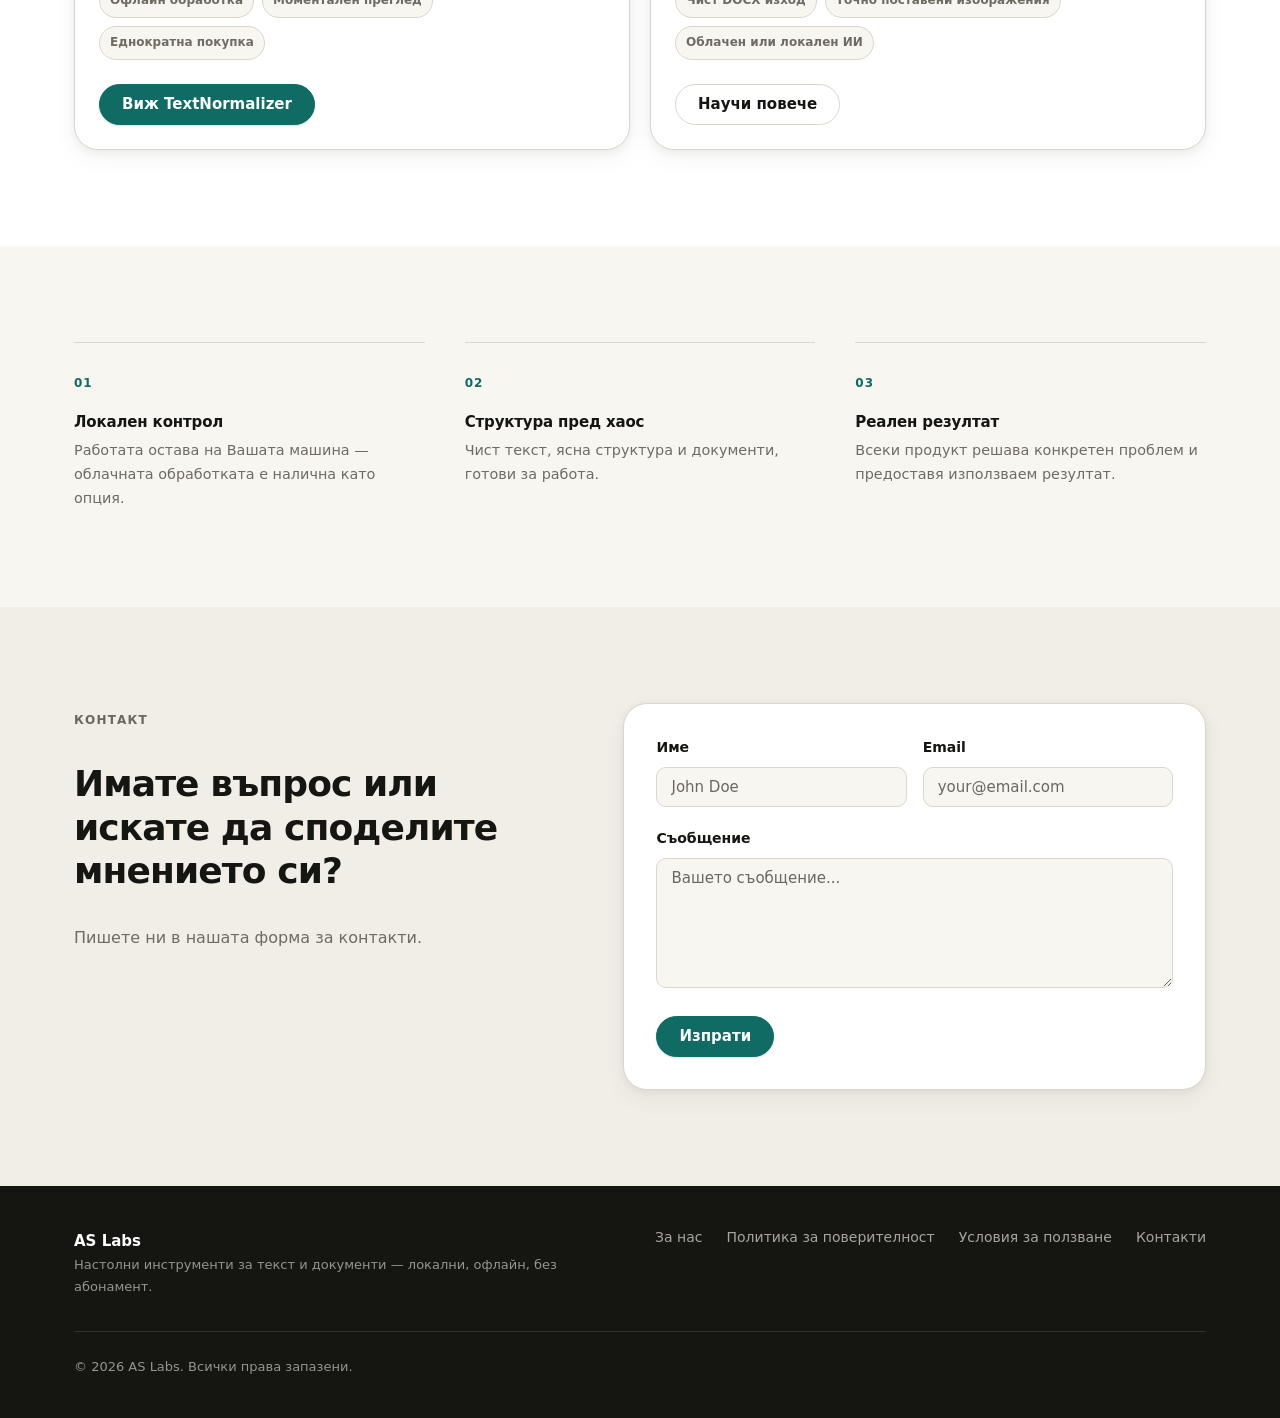
==== commit 81c3c8b1: "Bump CSS version to v=13 for cache busting" ====
--- a/index.html
+++ b/index.html
@@ -7,7 +7,7 @@
     <meta name="description" content="AS Labs builds local-first desktop tools that turn messy source material into clear, structured, usable output.">
     <link rel="preconnect" href="https://api.fontshare.com" crossorigin>
     <link href="https://api.fontshare.com/v2/css?f%5B%5D=general-sans@500,600,700&f%5B%5D=satoshi@400,500,600,700&display=swap" rel="stylesheet">
-    <link rel="stylesheet" href="style.css?v=12">
+    <link rel="stylesheet" href="style.css?v=13">
     <link rel="icon" href="data:image/svg+xml,%3Csvg%20xmlns='http://www.w3.org/2000/svg'%20viewBox='0%200%20100%20100'%3E%3Crect%20width='100'%20height='100'%20rx='22'%20fill='%23151512'/%3E%3Cpath%20d='M28%2067%2043%2031h7l15%2036h-8l-3-8H39l-3%208h-8Zm14-15h10l-5-13-5%2013Z'%20fill='%23F7F6F1'/%3E%3C/svg%3E">
 </head>
 <body data-page="home">
--- a/style.css
+++ b/style.css
@@ -187,13 +187,13 @@
   display: flex;
   align-items: center;
   justify-content: center;
-  width: 30px;
-  height: 30px;
+  width: 32px;
+  height: 32px;
   background: var(--color-text);
   color: white;
   border-radius: var(--radius-sm);
   font-family: var(--font-display);
-  font-size: 10px;
+  font-size: 0.75rem;
   font-weight: 700;
   letter-spacing: 0.04em;
 }
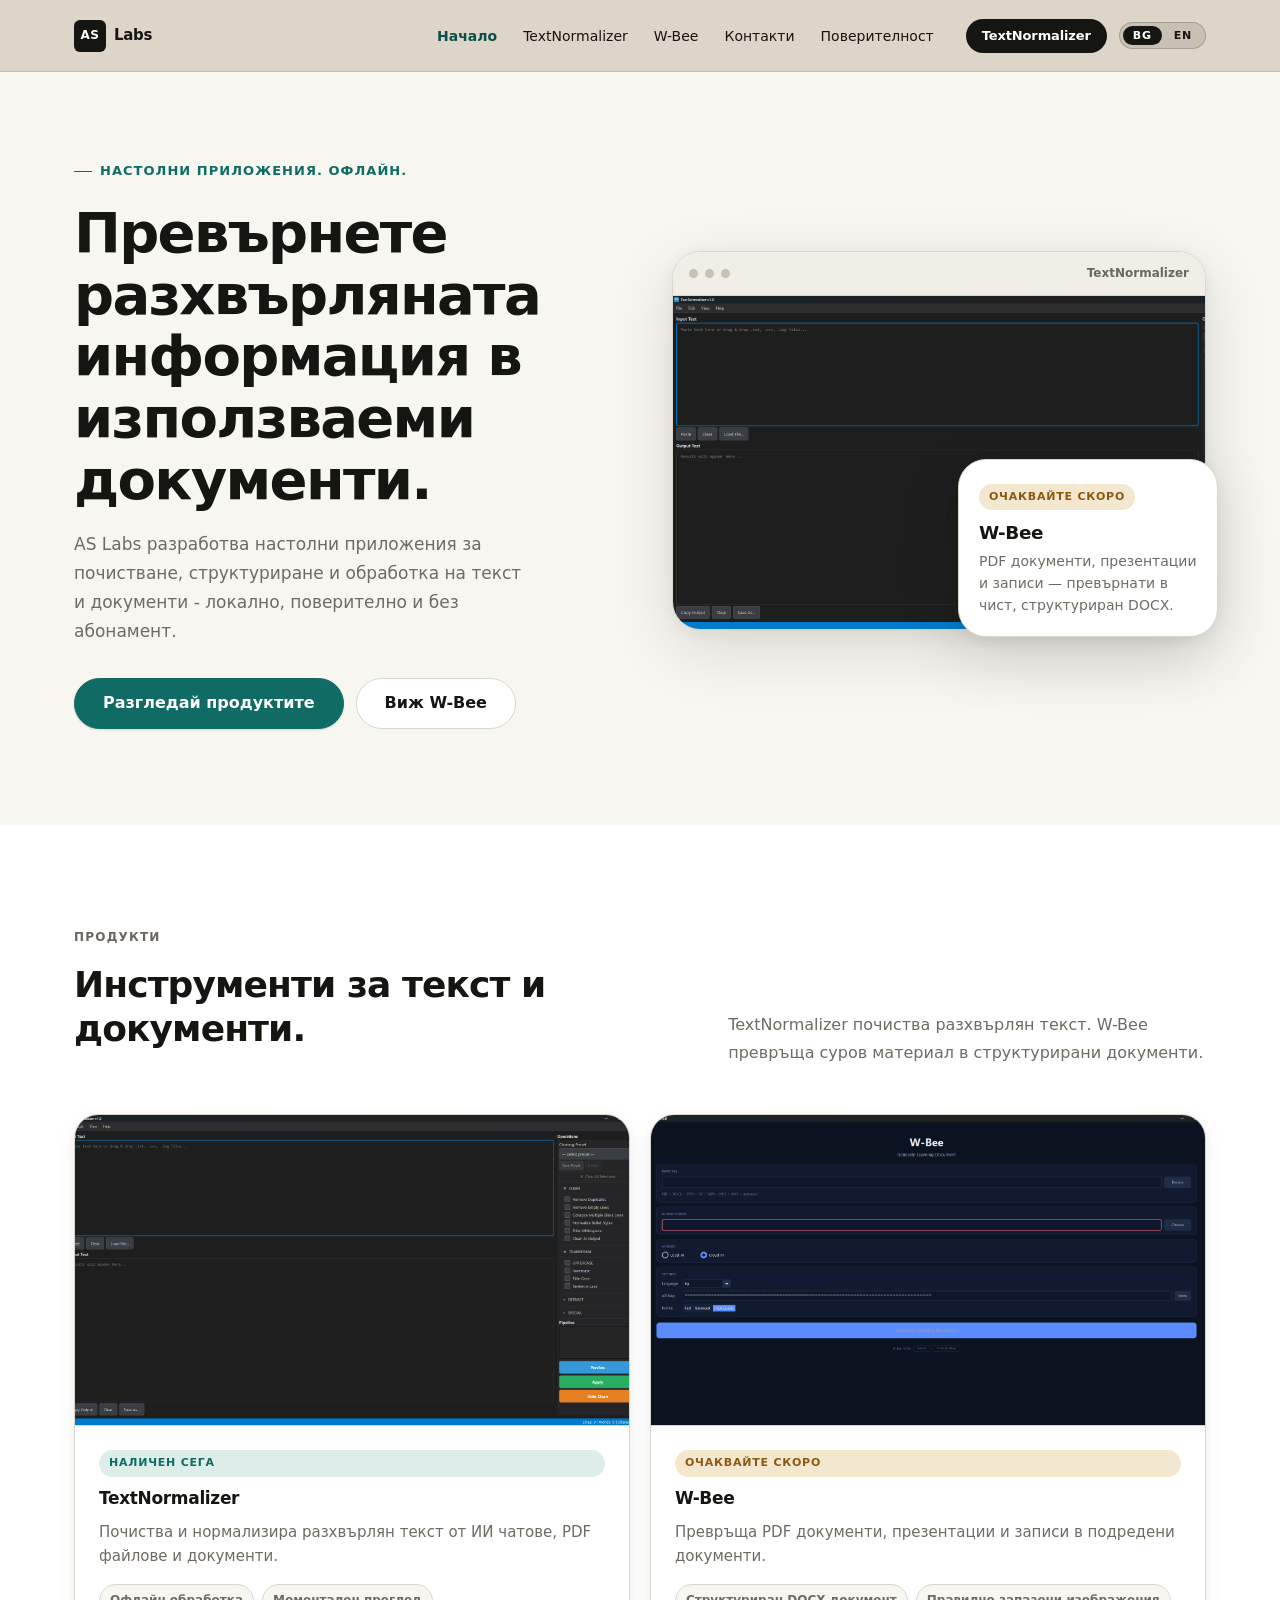
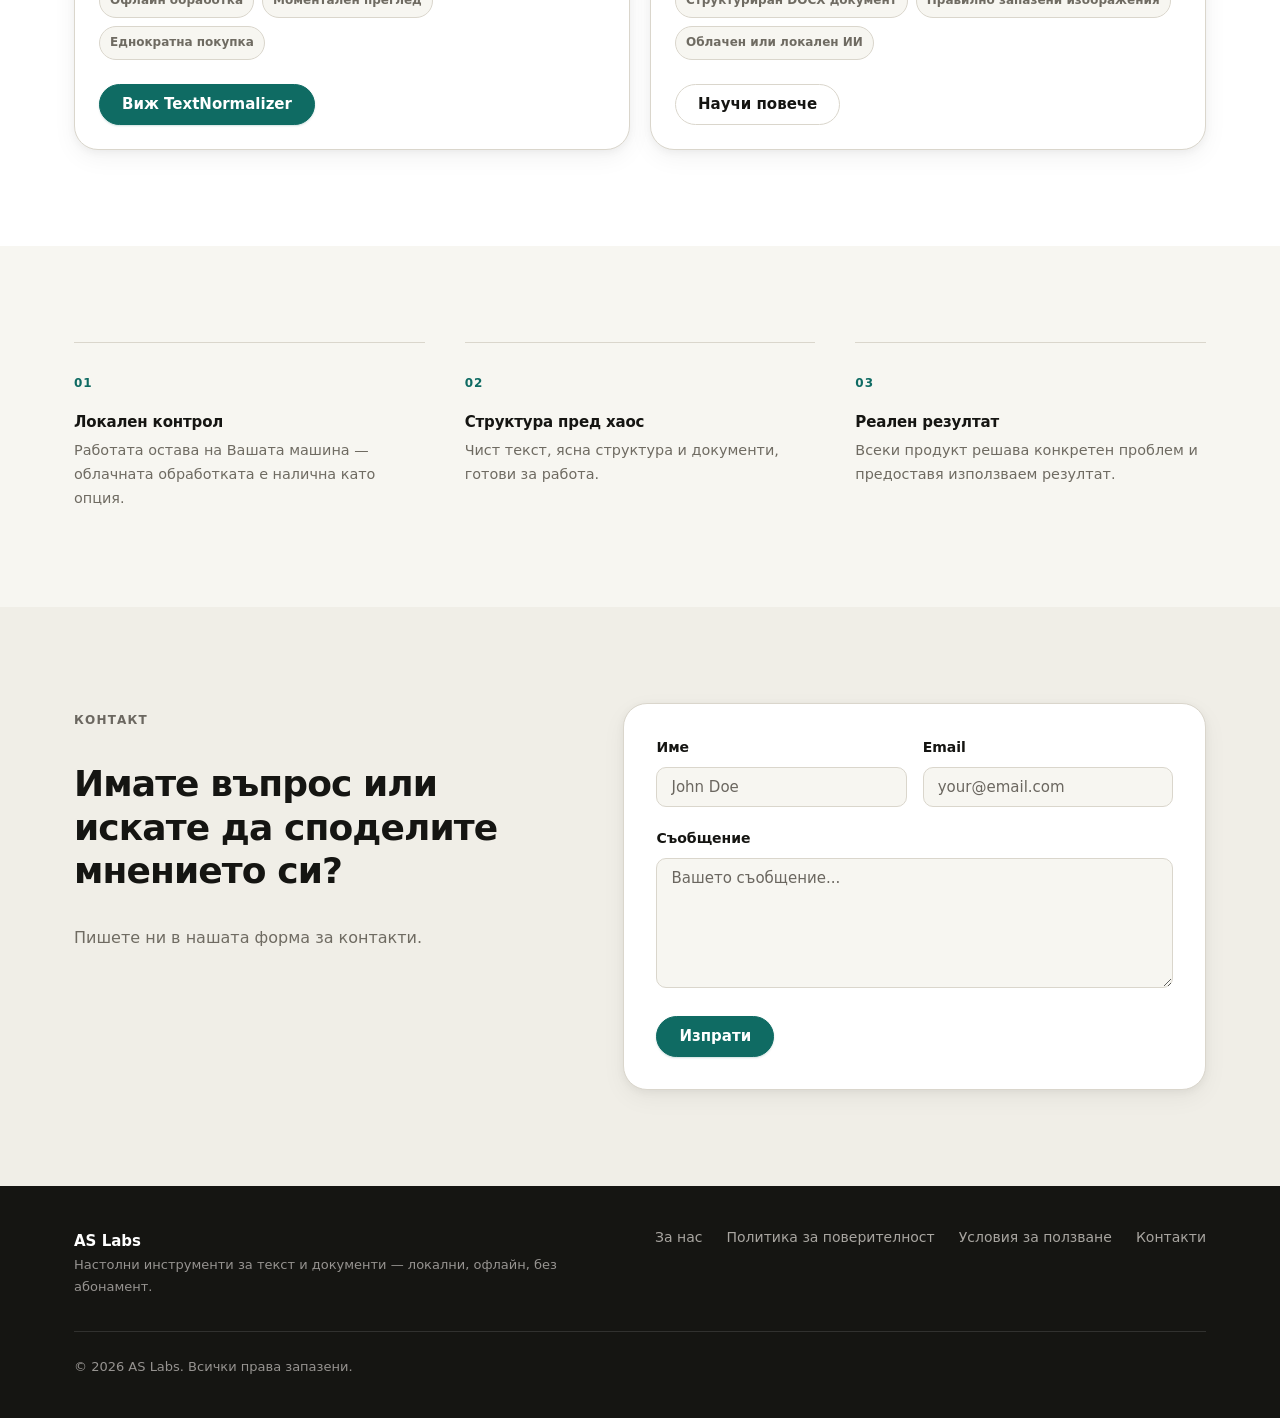
==== commit fbbc09dd: "Final version update" ====
--- a/index.html
+++ b/index.html
@@ -183,6 +183,6 @@
         </div>
     </footer>
 
-    <script src="script.js?v=11"></script>
+    <script src="script.js?v=12"></script>
 </body>
 </html>
